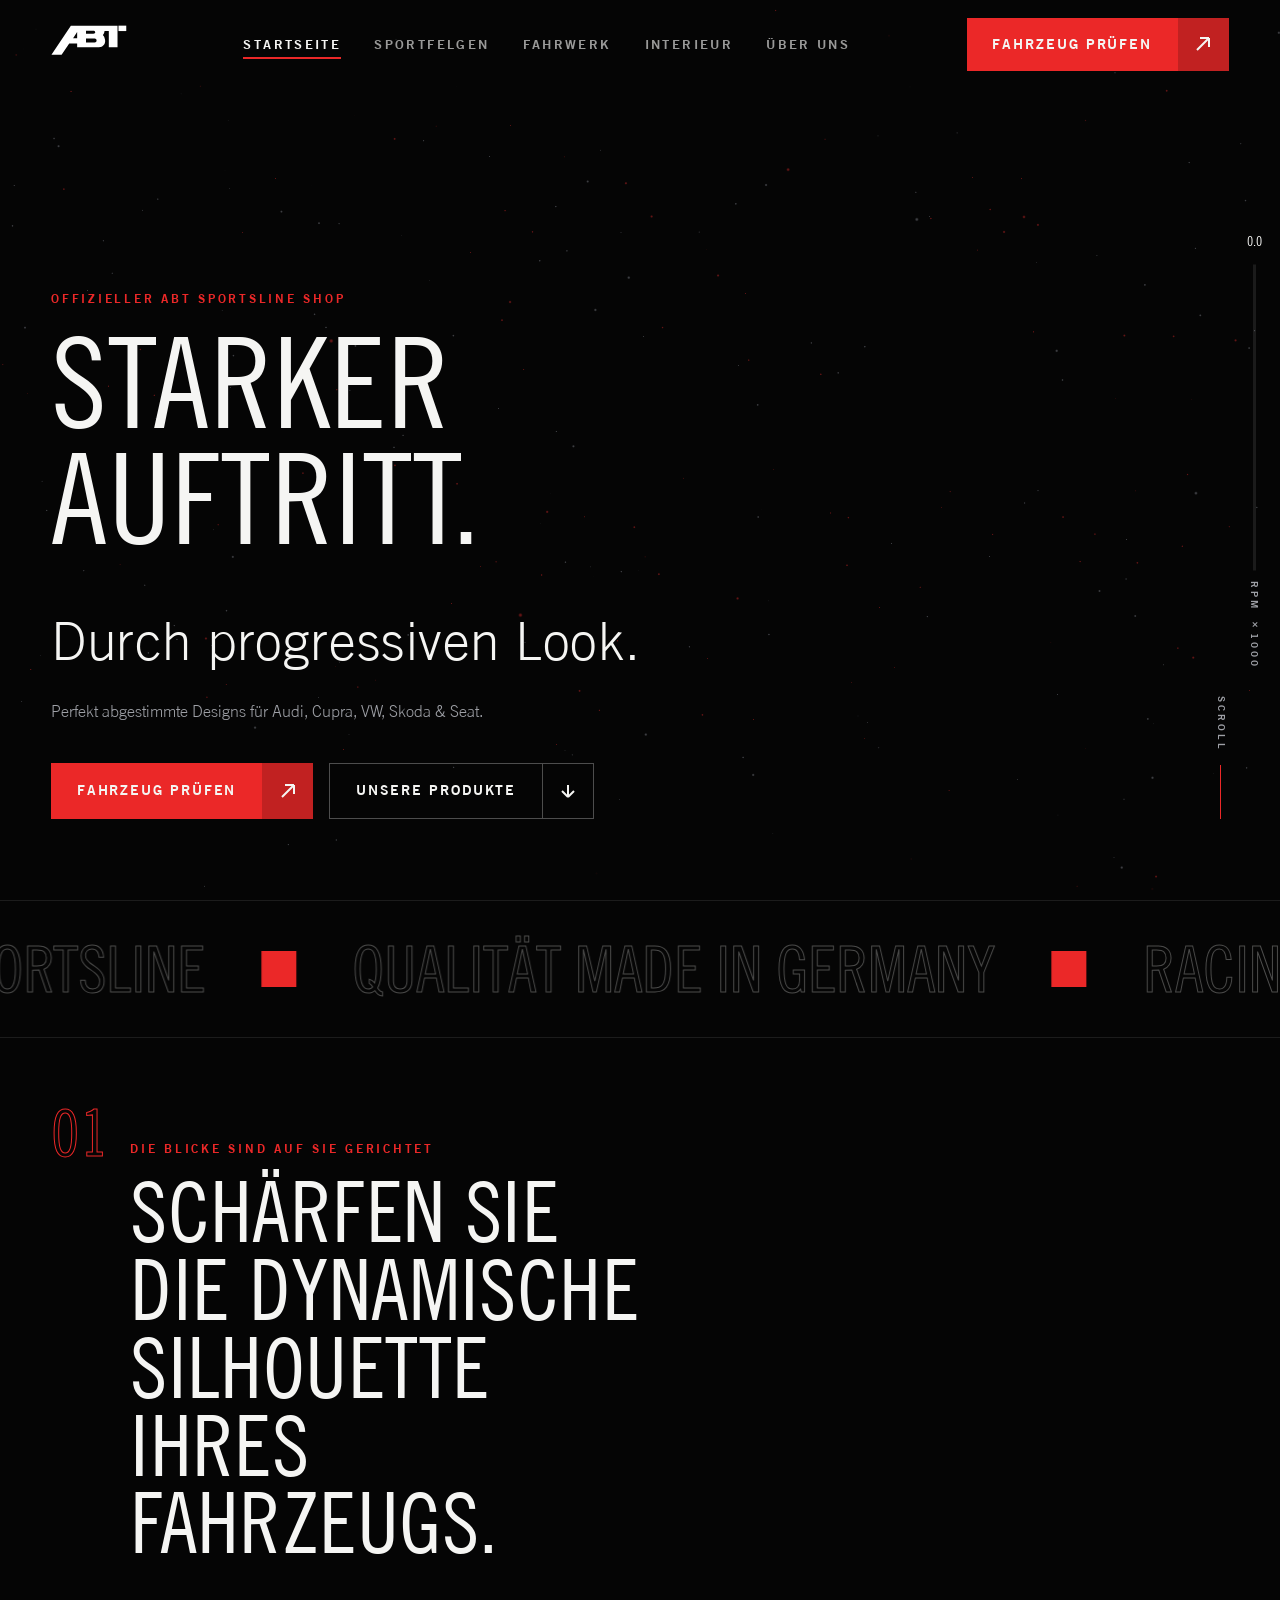
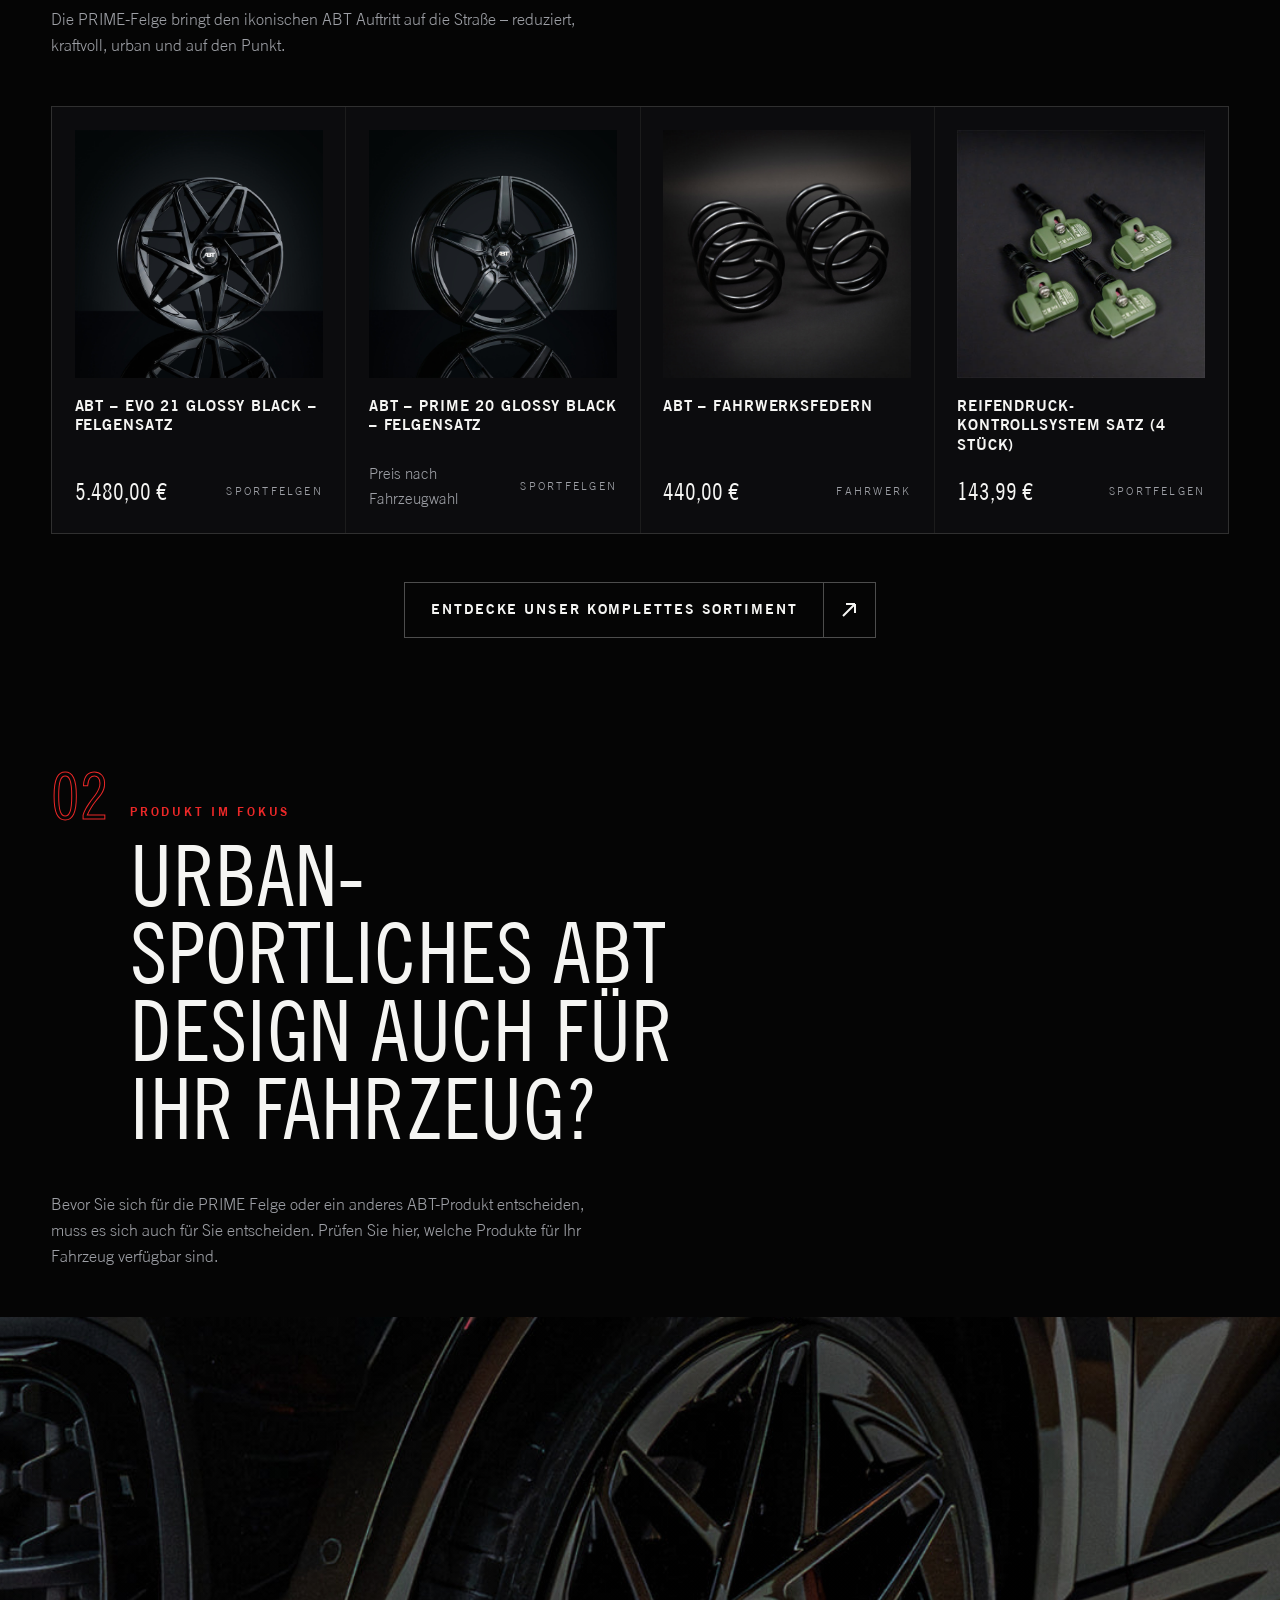
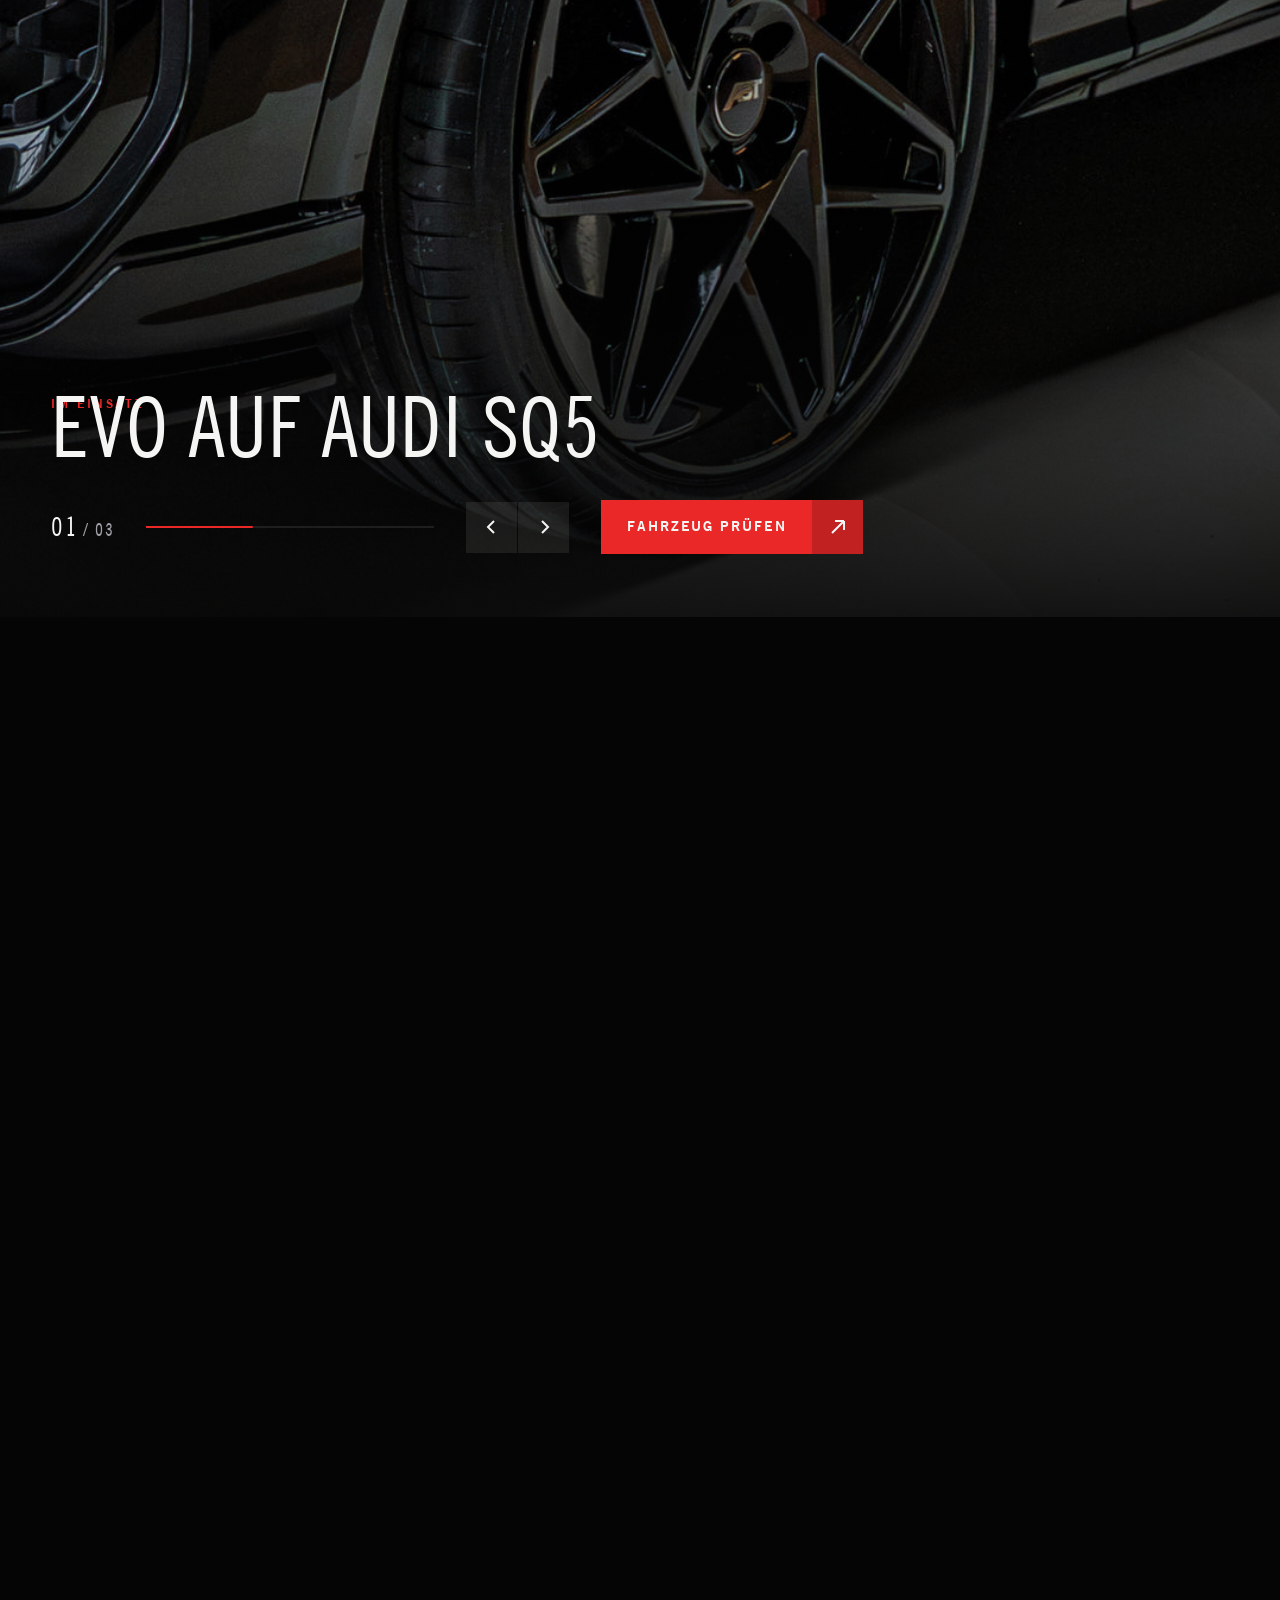
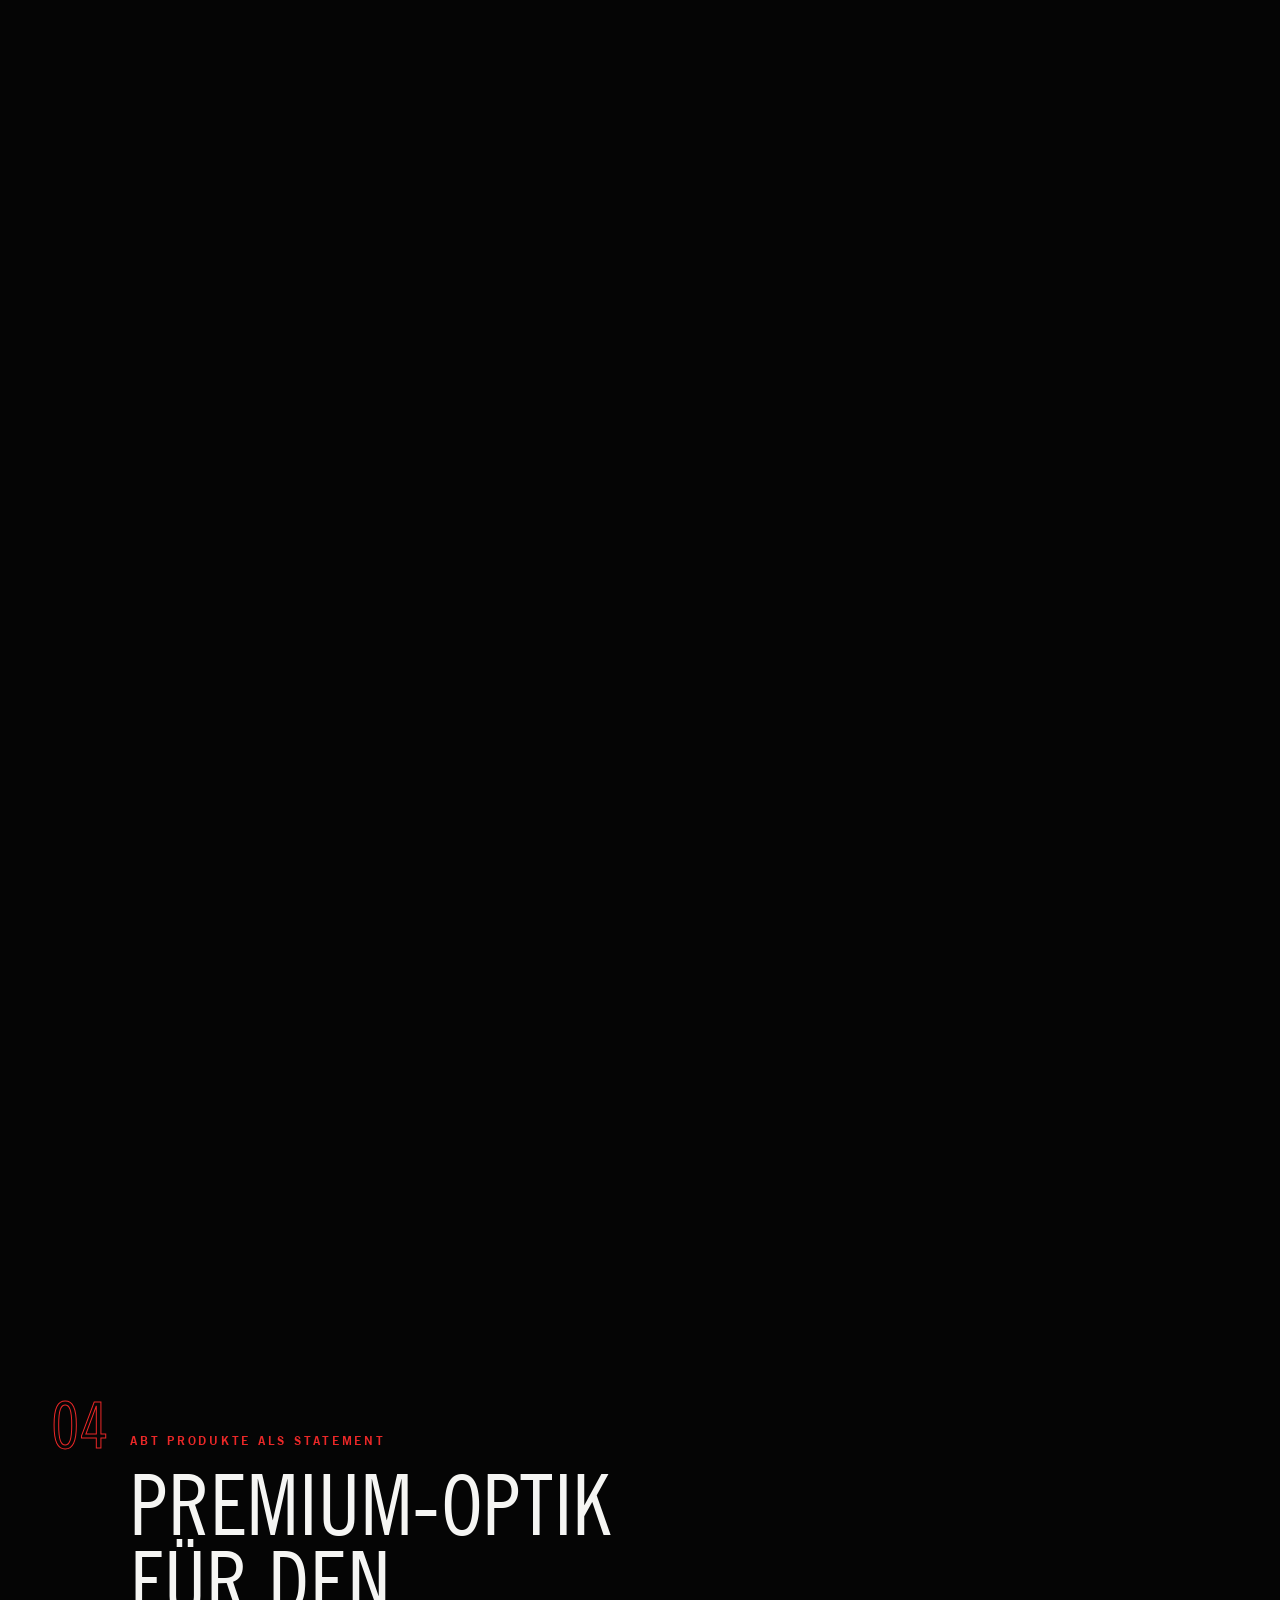
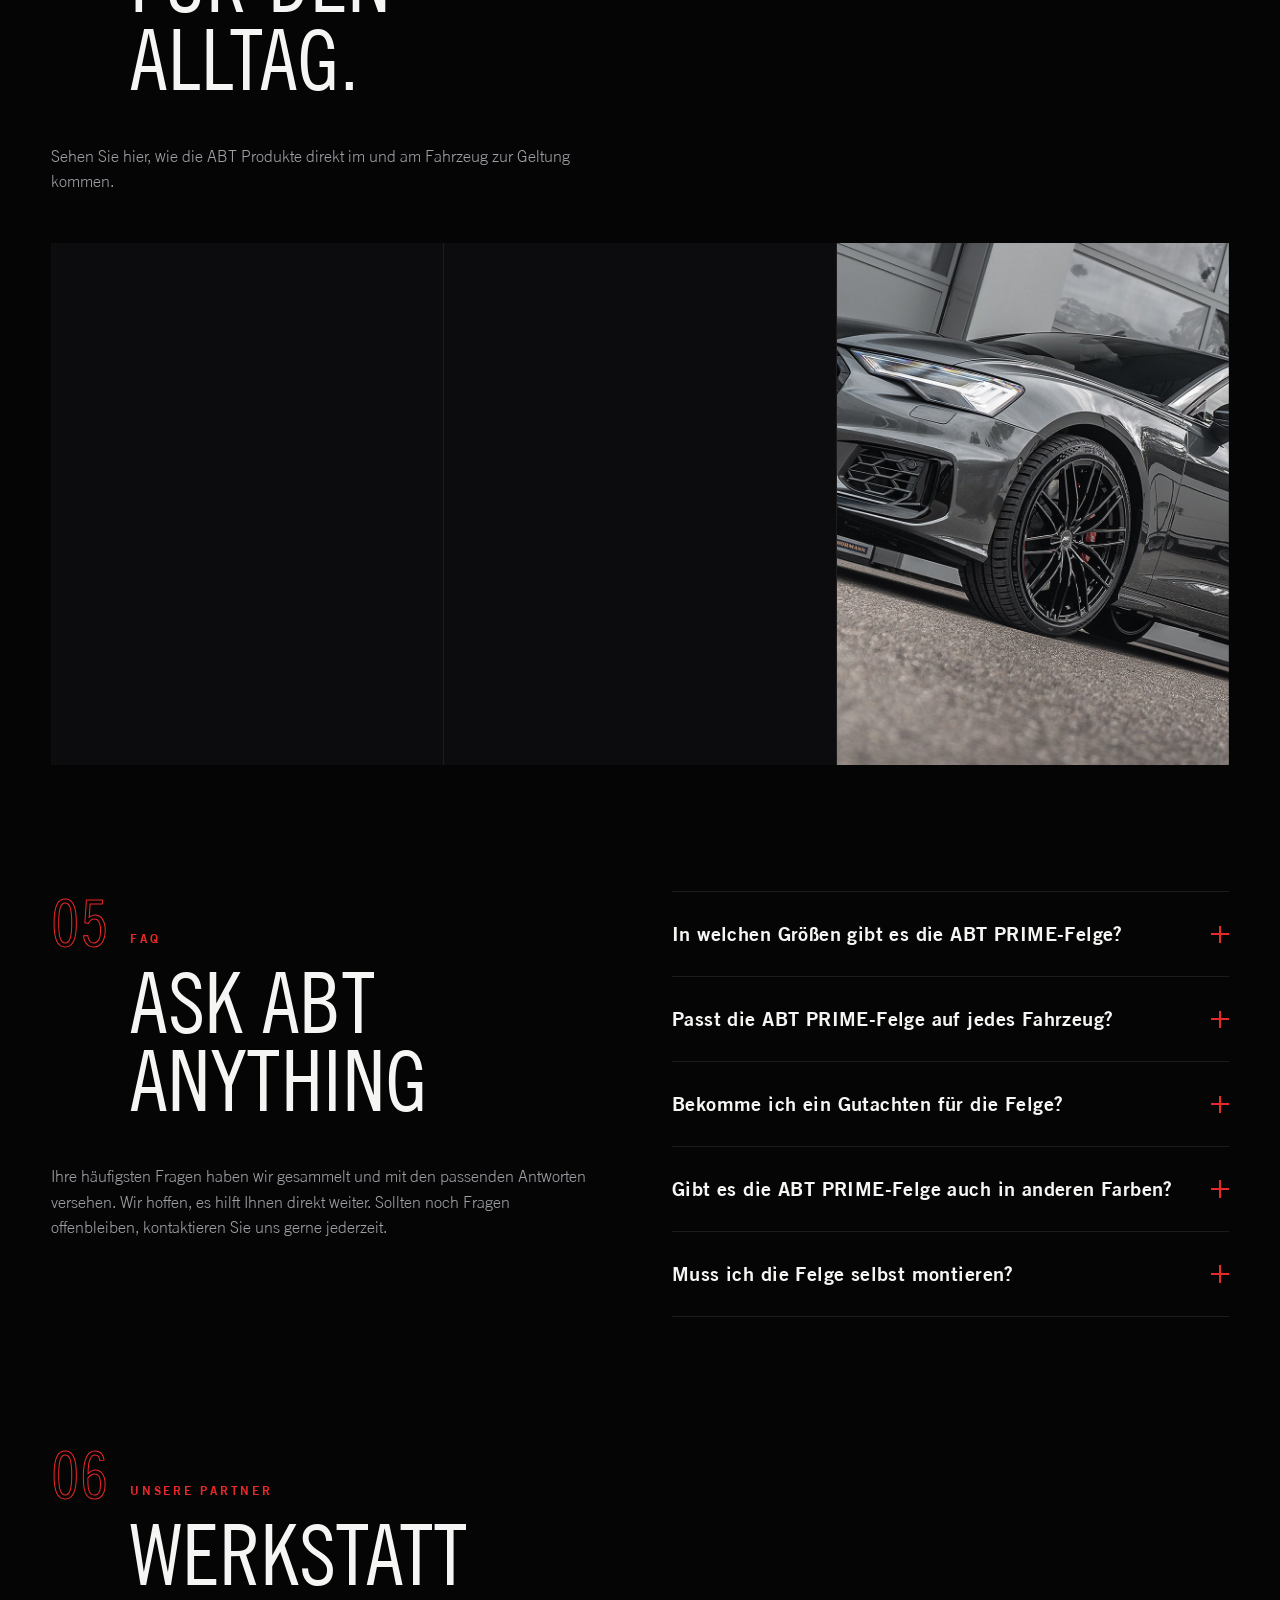
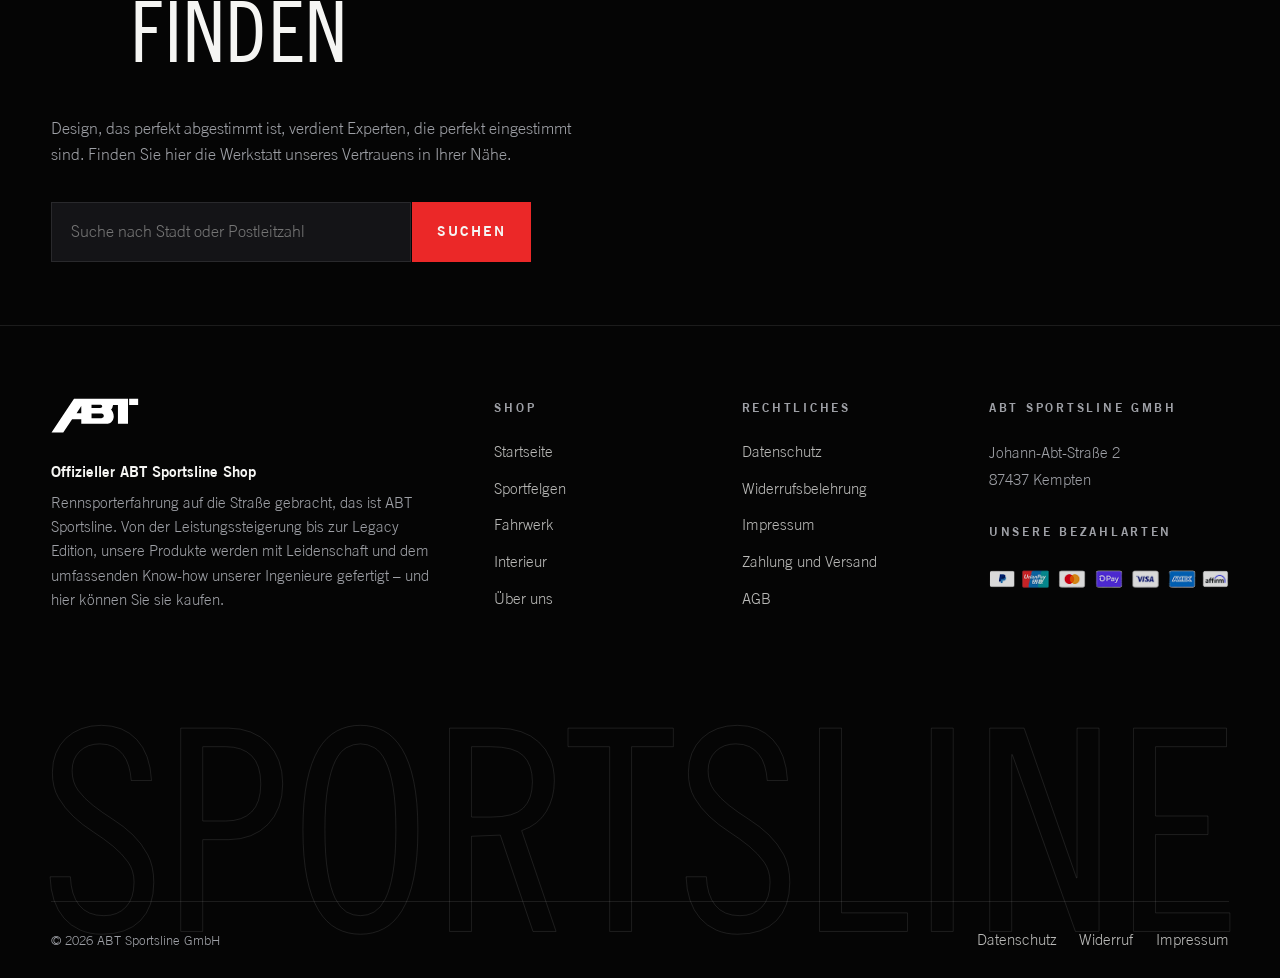
==== abt-demo/index.html @ 389cd201 "ABT Shop Pitch: Diagnose-Deck (/abt) + Demo-Seite (/abt-demo) Co-Authored-By: Claude Opus 4.8 (1M co" ====
<!DOCTYPE html>
<html lang="de">
<head>
<meta charset="UTF-8">
<meta name="viewport" content="width=device-width, initial-scale=1">
<title>ABT Shop — Offizieller ABT Sportsline Shop</title>
<meta name="description" content="Starker Auftritt durch progressiven Look. Perfekt abgestimmte Designs für Audi, Cupra, VW, Skoda & Seat.">
<link rel="stylesheet" href="css/style.css">
</head>
<body>

<!-- Preloader -->
<div class="preloader" aria-hidden="true">
  <svg viewBox="0 0 102 41" fill="none" xmlns="http://www.w3.org/2000/svg"><path d="M0.611328 40.292L26.7865 0.860352H89.7556V29.9648H77.9998V8.1814H72.2594C72.067 9.35733 71.977 9.77439 71.6715 10.6587C71.229 11.8921 70.9277 12.3311 69.9349 13.5227C71.117 14.822 71.5805 15.5526 72.1642 17.0359C72.7449 18.4302 73.0911 20.1131 73.0911 21.5378C73.0911 23.6095 72.4624 25.375 71.1128 27.0903C70.4956 27.9087 69.7465 28.5913 68.8876 29.1192C67.8174 29.7536 66.8089 29.9648 64.8745 29.9648H35.2836V24.8304H24.5896L14.2869 40.292H0.611328ZM47.2319 23.4778H58.8057C60.4534 23.4778 61.5174 22.4357 61.5174 20.8218C61.5174 19.2079 60.4231 18.1125 58.9145 18.1125H47.2319V23.4778ZM29.7932 17.7864H35.2846V9.29461L29.7932 17.7864ZM47.212 11.6715H57.182C58.8182 11.6715 59.6489 11.0068 59.6489 9.69495C59.6489 8.00057 58.0692 7.74657 57.1276 7.74657H47.2109V11.6715H47.212Z" fill="white"/><path d="M101.55 0.860352H91.0645V8.1814H101.55V0.860352Z" fill="white"/></svg>
  <div class="preloader-bar"><i></i></div>
</div>

<!-- Navigation -->
<header class="nav">
  <a class="nav-logo" href="index.html" aria-label="ABT Startseite">
    <svg viewBox="0 0 102 41" fill="none" xmlns="http://www.w3.org/2000/svg"><path d="M0.611328 40.292L26.7865 0.860352H89.7556V29.9648H77.9998V8.1814H72.2594C72.067 9.35733 71.977 9.77439 71.6715 10.6587C71.229 11.8921 70.9277 12.3311 69.9349 13.5227C71.117 14.822 71.5805 15.5526 72.1642 17.0359C72.7449 18.4302 73.0911 20.1131 73.0911 21.5378C73.0911 23.6095 72.4624 25.375 71.1128 27.0903C70.4956 27.9087 69.7465 28.5913 68.8876 29.1192C67.8174 29.7536 66.8089 29.9648 64.8745 29.9648H35.2836V24.8304H24.5896L14.2869 40.292H0.611328ZM47.2319 23.4778H58.8057C60.4534 23.4778 61.5174 22.4357 61.5174 20.8218C61.5174 19.2079 60.4231 18.1125 58.9145 18.1125H47.2319V23.4778ZM29.7932 17.7864H35.2846V9.29461L29.7932 17.7864ZM47.212 11.6715H57.182C58.8182 11.6715 59.6489 11.0068 59.6489 9.69495C59.6489 8.00057 58.0692 7.74657 57.1276 7.74657H47.2109V11.6715H47.212Z" fill="white"/><path d="M101.55 0.860352H91.0645V8.1814H101.55V0.860352Z" fill="white"/></svg>
  </a>
  <nav aria-label="Hauptnavigation">
    <ul class="nav-links">
      <li><a href="index.html" class="is-active">Startseite</a></li>
      <li><a href="produkt-evo.html">Sportfelgen</a></li>
      <li><a href="produkt-federn.html">Fahrwerk</a></li>
      <li><a href="index.html#produkte">Interieur</a></li>
      <li><a href="ueber-uns.html">Über uns</a></li>
    </ul>
  </nav>
  <div class="nav-cta">
    <a class="btn" href="index.html#fokus">
      <span class="btn-label">Fahrzeug prüfen</span>
      <span class="btn-arrow"><svg viewBox="0 0 16 16" fill="none"><path d="M2 14L14 2M14 2H5M14 2V11" stroke="currentColor" stroke-width="2"/></svg></span>
    </a>
    <button class="nav-burger" aria-label="Menü öffnen"><span></span><span></span></button>
  </div>
</header>

<div class="mobile-menu">
  <a href="index.html" class="is-active">Startseite</a>
  <a href="produkt-evo.html">Sportfelgen</a>
  <a href="produkt-federn.html">Fahrwerk</a>
  <a href="index.html#produkte">Interieur</a>
  <a href="ueber-uns.html">Über uns</a>
</div>

<!-- Redline Scroll-Indikator -->
<div class="redline" aria-hidden="true">
  <span class="redline-value">0.0</span>
  <div class="redline-track"><i class="redline-fill"></i></div>
  <span class="redline-label">RPM ×1000</span>
</div>

<main>

  <!-- Hero -->
  <section class="hero">
    <div class="hero-media">
      <video src="assets/video/hero.mp4" autoplay muted loop playsinline></video>
    </div>
    <div class="hero-webgl"></div>
    <div class="hero-content">
      <p class="t-label" data-hero-fade>Offizieller ABT Sportsline Shop</p>
      <h1 class="t-hero hero-title" data-hero-title style="margin-top: 1rem;">
        <span class="line"><span>Starker</span></span>
        <span class="line"><span>Auftritt.</span></span>
        <span class="line"><span class="hero-line-sub">Durch progressiven Look.</span></span>
      </h1>
      <p class="hero-sub" data-hero-fade>Perfekt abgestimmte Designs für Audi, Cupra, VW, Skoda &amp; Seat.</p>
      <div class="hero-actions" data-hero-fade>
        <a class="btn" href="#fokus">
          <span class="btn-label">Fahrzeug prüfen</span>
          <span class="btn-arrow"><svg viewBox="0 0 16 16" fill="none"><path d="M2 14L14 2M14 2H5M14 2V11" stroke="currentColor" stroke-width="2"/></svg></span>
        </a>
        <a class="btn btn--ghost" href="#produkte">
          <span class="btn-label">Unsere Produkte</span>
          <span class="btn-arrow"><svg viewBox="0 0 16 16" fill="none"><path d="M8 2V14M8 14L2 8M8 14L14 8" stroke="currentColor" stroke-width="2"/></svg></span>
        </a>
      </div>
    </div>
    <div class="hero-scrollhint" aria-hidden="true"><span>Scroll</span><i></i></div>
  </section>

  <!-- Marquee -->
  <div class="marquee" data-skew>
    <div class="marquee-track">
      <span>ABT Sportsline</span>
      <span>Qualität Made in Germany</span>
      <span>Racing DNA</span>
    </div>
  </div>

  <!-- 01 — Produkte -->
  <section class="section" id="produkte">
    <div class="container">
      <div class="sec-head" data-reveal>
        <span class="t-num">01</span>
        <div class="sec-head-stack">
          <p class="t-label">Die Blicke sind auf Sie gerichtet</p>
          <h2 class="t-h2" style="max-width: 14ch;">Schärfen Sie die dynamische Silhouette Ihres Fahrzeugs.</h2>
        </div>
      </div>
      <p class="t-body" data-reveal style="margin-bottom: 3rem;">Die PRIME-Felge bringt den ikonischen ABT Auftritt auf die Straße – reduziert, kraftvoll, urban und auf den Punkt.</p>

      <div class="product-grid" data-reveal>
        <a class="product-card" href="produkt-evo.html">
          <span class="product-card-arrow"><svg viewBox="0 0 16 16" fill="none"><path d="M2 14L14 2M14 2H5M14 2V11" stroke="currentColor" stroke-width="2"/></svg></span>
          <div class="product-card-img"><img src="assets/img/produkt-evo.jpg" alt="ABT EVO Felge in Glossy Black" loading="lazy"></div>
          <p class="product-card-name">ABT – EVO 21 Glossy Black – Felgensatz</p>
          <div class="product-card-meta">
            <span class="product-card-price">5.480,00&nbsp;€</span>
            <span class="product-card-cat">Sportfelgen</span>
          </div>
        </a>
        <a class="product-card" href="produkt-evo.html">
          <span class="product-card-arrow"><svg viewBox="0 0 16 16" fill="none"><path d="M2 14L14 2M14 2H5M14 2V11" stroke="currentColor" stroke-width="2"/></svg></span>
          <div class="product-card-img"><img src="assets/img/produkt-prime.jpg" alt="ABT PRIME Felge in Glossy Black" loading="lazy"></div>
          <p class="product-card-name">ABT – PRIME 20 Glossy Black – Felgensatz</p>
          <div class="product-card-meta">
            <span class="product-card-price" style="font-size:0.95rem; font-family:var(--font-body); color:var(--silver);">Preis nach Fahrzeugwahl</span>
            <span class="product-card-cat">Sportfelgen</span>
          </div>
        </a>
        <a class="product-card" href="produkt-federn.html">
          <span class="product-card-arrow"><svg viewBox="0 0 16 16" fill="none"><path d="M2 14L14 2M14 2H5M14 2V11" stroke="currentColor" stroke-width="2"/></svg></span>
          <div class="product-card-img"><img src="assets/img/produkt-federn.jpg" alt="ABT Fahrwerksfedern" loading="lazy"></div>
          <p class="product-card-name">ABT – Fahrwerksfedern</p>
          <div class="product-card-meta">
            <span class="product-card-price">440,00&nbsp;€</span>
            <span class="product-card-cat">Fahrwerk</span>
          </div>
        </a>
        <a class="product-card" href="index.html#produkte">
          <span class="product-card-arrow"><svg viewBox="0 0 16 16" fill="none"><path d="M2 14L14 2M14 2H5M14 2V11" stroke="currentColor" stroke-width="2"/></svg></span>
          <div class="product-card-img"><img src="assets/img/produkt-rdks.jpg" alt="Reifendruckkontrollsystem" loading="lazy"></div>
          <p class="product-card-name">Reifendruck-Kontrollsystem Satz (4 Stück)</p>
          <div class="product-card-meta">
            <span class="product-card-price">143,99&nbsp;€</span>
            <span class="product-card-cat">Sportfelgen</span>
          </div>
        </a>
      </div>

      <div data-reveal style="margin-top: 3rem; display:flex; justify-content:center;">
        <a class="btn btn--ghost" href="produkt-evo.html">
          <span class="btn-label">Entdecke unser komplettes Sortiment</span>
          <span class="btn-arrow"><svg viewBox="0 0 16 16" fill="none"><path d="M2 14L14 2M14 2H5M14 2V11" stroke="currentColor" stroke-width="2"/></svg></span>
        </a>
      </div>
    </div>
  </section>

  <!-- 02 — Produkt im Fokus (Slider) -->
  <section class="section" id="fokus">
    <div class="container">
      <div class="sec-head" data-reveal>
        <span class="t-num">02</span>
        <div class="sec-head-stack">
          <p class="t-label">Produkt im Fokus</p>
          <h2 class="t-h2" style="max-width: 16ch;">Urban-sportliches ABT Design auch für Ihr Fahrzeug?</h2>
        </div>
      </div>
      <p class="t-body" data-reveal style="margin-bottom: 3rem;">Bevor Sie sich für die PRIME Felge oder ein anderes ABT-Produkt entscheiden, muss es sich auch für Sie entscheiden. Prüfen Sie hier, welche Produkte für Ihr Fahrzeug verfügbar sind.</p>
    </div>

    <div class="showcase" data-showcase data-reveal-img aria-roledescription="Slider" aria-label="Produkt-Showcase">
      <div class="showcase-slide" data-title="EVO auf Audi SQ5">
        <div class="showcase-slide-media"><img src="assets/img/slider-sq5-evo.jpg" alt="ABT EVO Felge am Audi SQ5"></div>
      </div>
      <div class="showcase-slide" data-title="PRIME auf CUPRA">
        <div class="showcase-slide-media"><img src="assets/img/slider-cupra-prime.jpg" alt="ABT PRIME Felge am CUPRA"></div>
      </div>
      <div class="showcase-slide" data-title="LED-Türeinstiegsbeleuchtung">
        <div class="showcase-slide-media"><img src="assets/img/slider-tuereinstieg.jpg" alt="ABT Türeinstiegsbeleuchtung"></div>
      </div>
      <div class="showcase-ui">
        <p class="t-label showcase-eyebrow">Im Einsatz</p>
        <div class="showcase-title-wrap">
          <h3 class="t-h2 showcase-title">EVO auf Audi SQ5</h3>
        </div>
        <div class="showcase-foot">
          <span class="showcase-count"><b>01</b> / 03</span>
          <div class="showcase-progress"><i></i></div>
          <div class="showcase-arrows">
            <button data-prev aria-label="Vorheriger Slide"><svg viewBox="0 0 16 16" fill="none"><path d="M10 2L4 8L10 14" stroke="currentColor" stroke-width="2"/></svg></button>
            <button data-next aria-label="Nächster Slide"><svg viewBox="0 0 16 16" fill="none"><path d="M6 2L12 8L6 14" stroke="currentColor" stroke-width="2"/></svg></button>
          </div>
          <a class="btn" href="produkt-evo.html">
            <span class="btn-label">Fahrzeug prüfen</span>
            <span class="btn-arrow"><svg viewBox="0 0 16 16" fill="none"><path d="M2 14L14 2M14 2H5M14 2V11" stroke="currentColor" stroke-width="2"/></svg></span>
          </a>
        </div>
      </div>
    </div>
  </section>

  <!-- 03 — The ABT Mission (Cinema) -->
  <section data-cinema>
    <div class="cinema-stage">
      <div class="cinema-video"><video src="assets/video/media-3.mp4" autoplay muted loop playsinline></video></div>
      <div class="cinema-caption">
        <p class="t-label" style="margin-bottom: 1.2rem;">03 — The ABT Mission</p>
        <h2 class="t-hero">Von der Rennstrecke auf die Straße.</h2>
        <p class="t-body" style="margin: 1.6rem auto 0; text-align:center;">Ohne Kompromisse bei Performance und Design.</p>
      </div>
    </div>
  </section>

  <!-- 04 — Statement (Video-Grid) -->
  <section class="section">
    <div class="container">
      <div class="sec-head" data-reveal>
        <span class="t-num">04</span>
        <div class="sec-head-stack">
          <p class="t-label">ABT Produkte als Statement</p>
          <h2 class="t-h2" style="max-width: 13ch;">Premium-Optik für den Alltag.</h2>
        </div>
      </div>
      <p class="t-body" data-reveal style="margin-bottom: 3rem;">Sehen Sie hier, wie die ABT Produkte direkt im und am Fahrzeug zur Geltung kommen.</p>
      <div class="media-grid">
        <figure class="media-grid-item" data-reveal-img><video src="assets/video/media-1.mp4" autoplay muted loop playsinline></video></figure>
        <figure class="media-grid-item" data-reveal-img><video src="assets/video/media-2.mp4" autoplay muted loop playsinline></video></figure>
        <figure class="media-grid-item" data-reveal-img><img src="assets/img/hero-audi-s6.jpg" alt="Audi S6 mit ABT Felgen, Seitenansicht" loading="lazy" style="width:100%;height:100%;object-fit:cover;"></figure>
      </div>
    </div>
  </section>

  <!-- 05 — FAQ -->
  <section class="section">
    <div class="container">
      <div class="grid-2" style="align-items: start;">
        <div>
          <div class="sec-head" data-reveal>
            <span class="t-num">05</span>
            <div class="sec-head-stack">
              <p class="t-label">FAQ</p>
              <h2 class="t-h2">Ask ABT Anything</h2>
            </div>
          </div>
          <p class="t-body" data-reveal>Ihre häufigsten Fragen haben wir gesammelt und mit den passenden Antworten versehen. Wir hoffen, es hilft Ihnen direkt weiter. Sollten noch Fragen offenbleiben, kontaktieren Sie uns gerne jederzeit.</p>
        </div>
        <div class="faq-list" data-reveal>
          <div class="faq-item">
            <button class="faq-q">In welchen Größen gibt es die ABT PRIME-Felge?<span class="faq-icon"></span></button>
            <div class="faq-a"><div class="faq-a-inner">Zurzeit bieten wir die Größen 20 und 21 Zoll an.</div></div>
          </div>
          <div class="faq-item">
            <button class="faq-q">Passt die ABT PRIME-Felge auf jedes Fahrzeug?<span class="faq-icon"></span></button>
            <div class="faq-a"><div class="faq-a-inner">Leider nicht. Prüfen Sie am besten mit Hilfe der Fahrzeugauswahl im Shop oder in unserem Konfigurator, ob es für Ihr Fahrzeug eine ABT PRIME-Felge gibt.</div></div>
          </div>
          <div class="faq-item">
            <button class="faq-q">Bekomme ich ein Gutachten für die Felge?<span class="faq-icon"></span></button>
            <div class="faq-a"><div class="faq-a-inner">Ja. Sie können das Gutachten für Ihre Felge nach dem Kauf in Ihrem Benutzerkonto herunterladen.</div></div>
          </div>
          <div class="faq-item">
            <button class="faq-q">Gibt es die ABT PRIME-Felge auch in anderen Farben?<span class="faq-icon"></span></button>
            <div class="faq-a"><div class="faq-a-inner">Aktuell nicht. Falls Sie sich für ein anderes Design interessieren, können Sie auch auf unserer Felgenseite schauen, welche Felgen für Ihr Fahrzeug verfügbar sind.</div></div>
          </div>
          <div class="faq-item">
            <button class="faq-q">Muss ich die Felge selbst montieren?<span class="faq-icon"></span></button>
            <div class="faq-a"><div class="faq-a-inner">Nein. Sie können beim Checkout wählen, wohin wir die Felge versenden sollen. Hier stehen Ihnen diverse ABT-Partner deutschlandweit zur Verfügung. Auch direkt bei uns in Kempten ist die Montage möglich.</div></div>
          </div>
        </div>
      </div>
    </div>
  </section>

  <!-- 06 — Werkstatt finden -->
  <section class="section">
    <div class="container">
      <div class="grid-2">
        <div>
          <div class="sec-head" data-reveal>
            <span class="t-num">06</span>
            <div class="sec-head-stack">
              <p class="t-label">Unsere Partner</p>
              <h2 class="t-h2">Werkstatt finden</h2>
            </div>
          </div>
          <p class="t-body" data-reveal>Design, das perfekt abgestimmt ist, verdient Experten, die perfekt eingestimmt sind. Finden Sie hier die Werkstatt unseres Vertrauens in Ihrer Nähe.</p>
          <div data-reveal style="margin-top: 2.2rem; display: flex; gap: 1px; max-width: 30rem;">
            <input type="text" placeholder="Suche nach Stadt oder Postleitzahl" aria-label="Suche nach Stadt oder Postleitzahl" style="flex:1; background: var(--smoke); border: 1px solid var(--line); color: var(--white); padding: 1rem 1.2rem; font: inherit; min-width: 0;">
            <button class="btn" type="button" style="border:0;">
              <span class="btn-label">Suchen</span>
            </button>
          </div>
        </div>
        <figure data-reveal-img style="overflow:clip;">
          <img src="assets/img/network_map.png" alt="Weltkarte des ABT Partner-Netzwerks" loading="lazy">
        </figure>
      </div>
    </div>
  </section>

</main>

<!-- Footer -->
<footer class="footer">
  <div class="container">
    <div class="footer-grid">
      <div class="footer-brand">
        <svg viewBox="0 0 102 41" fill="none" xmlns="http://www.w3.org/2000/svg" aria-label="ABT"><path d="M0.611328 40.292L26.7865 0.860352H89.7556V29.9648H77.9998V8.1814H72.2594C72.067 9.35733 71.977 9.77439 71.6715 10.6587C71.229 11.8921 70.9277 12.3311 69.9349 13.5227C71.117 14.822 71.5805 15.5526 72.1642 17.0359C72.7449 18.4302 73.0911 20.1131 73.0911 21.5378C73.0911 23.6095 72.4624 25.375 71.1128 27.0903C70.4956 27.9087 69.7465 28.5913 68.8876 29.1192C67.8174 29.7536 66.8089 29.9648 64.8745 29.9648H35.2836V24.8304H24.5896L14.2869 40.292H0.611328ZM47.2319 23.4778H58.8057C60.4534 23.4778 61.5174 22.4357 61.5174 20.8218C61.5174 19.2079 60.4231 18.1125 58.9145 18.1125H47.2319V23.4778ZM29.7932 17.7864H35.2846V9.29461L29.7932 17.7864ZM47.212 11.6715H57.182C58.8182 11.6715 59.6489 11.0068 59.6489 9.69495C59.6489 8.00057 58.0692 7.74657 57.1276 7.74657H47.2109V11.6715H47.212Z" fill="white"/><path d="M101.55 0.860352H91.0645V8.1814H101.55V0.860352Z" fill="white"/></svg>
        <p><strong style="color: var(--white); display:block; margin-bottom:0.4rem;">Offizieller ABT Sportsline Shop</strong> Rennsporterfahrung auf die Straße gebracht, das ist ABT Sportsline. Von der Leistungssteigerung bis zur Legacy Edition, unsere Produkte werden mit Leidenschaft und dem umfassenden Know-how unserer Ingenieure gefertigt – und hier können Sie sie kaufen.</p>
      </div>
      <div>
        <h4>Shop</h4>
        <ul>
          <li><a href="index.html">Startseite</a></li>
          <li><a href="produkt-evo.html">Sportfelgen</a></li>
          <li><a href="produkt-federn.html">Fahrwerk</a></li>
          <li><a href="index.html#produkte">Interieur</a></li>
          <li><a href="ueber-uns.html">Über uns</a></li>
        </ul>
      </div>
      <div>
        <h4>Rechtliches</h4>
        <ul>
          <li><a href="#">Datenschutz</a></li>
          <li><a href="#">Widerrufsbelehrung</a></li>
          <li><a href="#">Impressum</a></li>
          <li><a href="#">Zahlung und Versand</a></li>
          <li><a href="#">AGB</a></li>
        </ul>
      </div>
      <div>
        <h4>ABT Sportsline GmbH</h4>
        <address class="footer-address">Johann-Abt-Straße 2<br>87437 Kempten</address>
        <div class="footer-payments">
          <h4 style="margin-top: 1.8rem;">Unsere Bezahlarten</h4>
          <img src="assets/img/Payment_Methods.png" alt="Bezahlarten" loading="lazy">
        </div>
      </div>
    </div>
  </div>
  <span class="footer-wordmark" aria-hidden="true">Sportsline</span>
  <div class="container">
    <div class="footer-legal">
      <span>© 2026 ABT Sportsline GmbH</span>
      <ul>
        <li><a href="#">Datenschutz</a></li>
        <li><a href="#">Widerruf</a></li>
        <li><a href="#">Impressum</a></li>
      </ul>
    </div>
  </div>
</footer>

<script src="js/vendor/gsap.min.js"></script>
<script src="js/vendor/ScrollTrigger.min.js"></script>
<script src="js/vendor/lenis.min.js"></script>
<script src="js/app.js"></script>
<script type="module" src="js/webgl.js"></script>
</body>
</html>
---- abt-demo/css/style.css ----
/* ============================================================
   ABT SPORTSLINE SHOP — Pitch-Rebuild
   Design-Direction "Redline" · Dark · TradeGothicLT · ABT Rot
   ============================================================ */

/* ---------- Fonts (Original-Assets von abt.shop) ---------- */
@font-face {
  font-family: "TradeGothicLT";
  src: url("../assets/fonts/TradeGothicLT-Light.ttf") format("truetype");
  font-weight: 300; font-style: normal; font-display: swap;
}
@font-face {
  font-family: "TradeGothicLT";
  src: url("../assets/fonts/TradeGothicLT.ttf") format("truetype");
  font-weight: 400; font-style: normal; font-display: swap;
}
@font-face {
  font-family: "TradeGothicLT";
  src: url("../assets/fonts/TradeGothicLT-Bold.ttf") format("truetype");
  font-weight: 700; font-style: normal; font-display: swap;
}
@font-face {
  font-family: "TradeGothicCond";
  src: url("../assets/fonts/TradeGothicLT-CondEighteen.ttf") format("truetype");
  font-weight: 700; font-style: normal; font-display: swap;
}

/* ---------- Tokens ---------- */
:root {
  --ink: #050505;
  --carbon: #0c0c0e;
  --smoke: #141417;
  --line: rgba(255, 255, 255, 0.09);
  --white: #f5f5f3;
  --silver: #9ea0a6;
  --red: #eb2828;
  --red-deep: #b31313;
  --red-glow: rgba(235, 40, 40, 0.45);

  --font-body: "TradeGothicLT", "Helvetica Neue", Arial, sans-serif;
  --font-cond: "TradeGothicCond", "Arial Narrow", sans-serif;

  --size-hero: clamp(3.4rem, min(11.5vw, 14svh), 10.5rem);
  --size-h2: clamp(2.6rem, 6.6vw, 6rem);
  --size-h3: clamp(1.5rem, 2.8vw, 2.4rem);
  --size-body: clamp(1rem, 1.1vw, 1.125rem);
  --size-label: 0.78rem;

  --gutter: clamp(1.25rem, 4vw, 4.5rem);
  --section-gap: clamp(6rem, 14vh, 11rem);

  --ease-out: cubic-bezier(0.22, 1, 0.36, 1);
}

/* ---------- Reset / Basis ---------- */
*, *::before, *::after { box-sizing: border-box; margin: 0; padding: 0; }
html { scroll-behavior: initial; }
html.lenis, html.lenis body { height: auto; }
.lenis.lenis-smooth { scroll-behavior: auto !important; }

body {
  background: var(--ink);
  color: var(--white);
  font-family: var(--font-body);
  font-weight: 300;
  font-size: var(--size-body);
  line-height: 1.6;
  -webkit-font-smoothing: antialiased;
  overflow-x: clip;
}
img, video { display: block; max-width: 100%; }
a { color: inherit; text-decoration: none; }
button { font: inherit; color: inherit; background: none; border: 0; cursor: pointer; }
::selection { background: var(--red); color: var(--white); }

:focus-visible { outline: 2px solid var(--red); outline-offset: 3px; }

/* ---------- Typo-Rollen ---------- */
.t-hero, .t-h2, .t-num {
  font-family: var(--font-cond);
  font-weight: 700;
  text-transform: uppercase;
  line-height: 0.92;
  letter-spacing: 0.005em;
}
.t-hero { font-size: var(--size-hero); }
.t-h2 { font-size: var(--size-h2); }
.t-h3 {
  font-family: var(--font-body); font-weight: 700;
  font-size: var(--size-h3); line-height: 1.15; letter-spacing: 0.01em;
}
.t-label {
  font-family: var(--font-body); font-weight: 700;
  font-size: var(--size-label); letter-spacing: 0.22em;
  text-transform: uppercase; color: var(--red);
}
.t-body { color: var(--silver); max-width: 34em; }
.t-outline {
  color: transparent;
  -webkit-text-stroke: 1px rgba(245, 245, 243, 0.22);
}

/* Section-Nummern — Original-Strukturmittel (01/02/…) */
.sec-head { display: flex; align-items: baseline; gap: 1.4rem; margin-bottom: clamp(2rem, 5vh, 3.5rem); }
.sec-head .t-num {
  font-size: clamp(2.4rem, 5vw, 4.4rem);
  color: transparent; -webkit-text-stroke: 1px var(--red);
  flex-shrink: 0; transform: translateY(0.04em);
}
.sec-head-stack { display: flex; flex-direction: column; gap: 0.9rem; }

/* ---------- Layout ---------- */
.container { padding-inline: var(--gutter); max-width: 110rem; margin-inline: auto; }
.section { padding-block: calc(var(--section-gap) / 2); position: relative; }
.grid-2 { display: grid; grid-template-columns: 1fr 1fr; gap: clamp(2rem, 5vw, 6rem); align-items: center; }
@media (max-width: 860px) { .grid-2 { grid-template-columns: 1fr; } }

/* ---------- Preloader ---------- */
.preloader {
  position: fixed; inset: 0; z-index: 200;
  background: var(--ink);
  display: flex; align-items: center; justify-content: center; flex-direction: column; gap: 2.2rem;
}
.preloader svg { width: clamp(90px, 12vw, 150px); height: auto; }
.preloader-bar { width: clamp(160px, 22vw, 280px); height: 2px; background: var(--line); overflow: hidden; }
.preloader-bar i { display: block; height: 100%; width: 100%; background: var(--red); transform: scaleX(0); transform-origin: left; }

/* ---------- Navigation ---------- */
.nav {
  position: fixed; top: 0; left: 0; right: 0; z-index: 100;
  display: flex; align-items: center; justify-content: space-between;
  padding: 1.1rem var(--gutter);
  transition: background 0.45s, backdrop-filter 0.45s, padding 0.45s;
}
.nav.is-solid {
  background: rgba(5, 5, 5, 0.72);
  -webkit-backdrop-filter: blur(14px); backdrop-filter: blur(14px);
  padding-block: 0.75rem;
  border-bottom: 1px solid var(--line);
}
.nav-logo svg { height: 1.9rem; width: auto; }
.nav-links { display: flex; gap: clamp(1.2rem, 2.6vw, 2.6rem); list-style: none; }
.nav-links a {
  font-weight: 700; font-size: 0.82rem; letter-spacing: 0.18em; text-transform: uppercase;
  color: rgba(245, 245, 243, 0.62);
  padding-block: 0.4rem; position: relative;
  transition: color 0.3s;
}
.nav-links a:hover { color: var(--white); }
.nav-links a.is-active { color: var(--white); }
.nav-links a::after {
  content: ""; position: absolute; left: 0; bottom: 0; height: 2px; width: 100%;
  background: var(--red); transform: scaleX(0); transform-origin: left;
  transition: transform 0.35s var(--ease-out);
}
.nav-links a:hover::after, .nav-links a.is-active::after { transform: scaleX(1); }
.nav-cta { display: flex; align-items: center; gap: 1rem; }

.nav-burger { display: none; width: 2.4rem; height: 2.4rem; position: relative; z-index: 120; }
.nav-burger span {
  position: absolute; left: 0.35rem; right: 0.35rem; height: 2px; background: var(--white);
  transition: transform 0.35s var(--ease-out), opacity 0.25s;
}
.nav-burger span:nth-child(1) { top: 0.85rem; }
.nav-burger span:nth-child(2) { top: 1.45rem; }
.nav-burger.is-open span:nth-child(1) { transform: translateY(0.3rem) rotate(45deg); }
.nav-burger.is-open span:nth-child(2) { transform: translateY(-0.3rem) rotate(-45deg); }

.mobile-menu {
  position: fixed; inset: 0; z-index: 110; background: var(--ink);
  display: flex; flex-direction: column; justify-content: center; padding: var(--gutter);
  visibility: hidden;
}
.mobile-menu a {
  font-family: var(--font-cond); font-weight: 700; text-transform: uppercase;
  font-size: clamp(2.6rem, 11vw, 4.4rem); line-height: 1.08;
  color: var(--white); display: block;
}
.mobile-menu a.is-active { color: var(--red); }

@media (max-width: 860px) {
  .nav-links, .nav-cta .btn { display: none; }
  .nav-burger { display: block; }
}

/* ---------- Buttons (Original: roter Block + Pfeil-Box) ---------- */
.btn {
  display: inline-flex; align-items: stretch;
  font-weight: 700; font-size: 0.85rem; letter-spacing: 0.14em; text-transform: uppercase;
  background: var(--red); color: var(--white);
  overflow: hidden; position: relative; isolation: isolate;
}
.btn-label { padding: 1rem 1.6rem; position: relative; z-index: 2; display: flex; align-items: center; }
.btn-arrow {
  display: flex; align-items: center; justify-content: center;
  width: 3.2rem; background: rgba(0, 0, 0, 0.18); position: relative; z-index: 2;
}
.btn-arrow svg { width: 1rem; height: 1rem; transition: transform 0.35s var(--ease-out); }
.btn::before {
  content: ""; position: absolute; inset: 0; z-index: 1;
  background: var(--red-deep); transform: scaleX(0); transform-origin: left;
  transition: transform 0.45s var(--ease-out);
}
.btn:hover::before { transform: scaleX(1); }
.btn:hover .btn-arrow svg { transform: translate(3px, -3px); }

.btn--ghost { background: transparent; border: 1px solid rgba(245, 245, 243, 0.3); }
.btn--ghost .btn-arrow { background: transparent; border-left: 1px solid rgba(245, 245, 243, 0.3); }
.btn--ghost::before { background: var(--red); }
.btn--ghost:hover { border-color: var(--red); }
.btn--ghost:hover .btn-arrow { border-color: var(--red); }

/* ---------- Redline-Indikator (Signature) ---------- */
.redline {
  position: fixed; right: 1.1rem; top: 50%; transform: translateY(-50%);
  z-index: 90; display: flex; flex-direction: column; align-items: center; gap: 0.7rem;
  pointer-events: none;
}
.redline-track { width: 3px; height: 34vh; background: var(--line); position: relative; overflow: hidden; }
.redline-fill {
  position: absolute; inset: 0; background: linear-gradient(to bottom, #6a6a70, var(--red));
  transform: scaleY(0); transform-origin: top;
}
.redline-label {
  writing-mode: vertical-rl; font-size: 0.6rem; font-weight: 700;
  letter-spacing: 0.3em; text-transform: uppercase; color: var(--silver);
}
.redline-value { font-family: var(--font-cond); font-size: 0.85rem; color: var(--white); min-height: 1.2em; }
.redline.is-max .redline-value { color: var(--red); text-shadow: 0 0 12px var(--red-glow); }
@media (max-width: 860px) { .redline { display: none; } }

/* ---------- Hero ---------- */
.hero { position: relative; min-height: 100svh; display: flex; align-items: flex-end; overflow: clip; }
.hero-media { position: absolute; inset: 0; z-index: 1; }
.hero-media video, .hero-media img { width: 100%; height: 100%; object-fit: cover; }
.hero-media::after {
  content: ""; position: absolute; inset: 0;
  background: linear-gradient(to top, rgba(5,5,5,0.92) 0%, rgba(5,5,5,0.25) 45%, rgba(5,5,5,0.35) 100%);
}
.hero-webgl { position: absolute; inset: 0; z-index: 2; pointer-events: none; }
.hero-content { position: relative; z-index: 3; width: 100%; padding: 7.5rem var(--gutter) clamp(3rem, 9vh, 6rem); }
.hero-title { max-width: 12ch; }
.hero-line-sub {
  font-family: var(--font-body); font-weight: 300;
  font-size: 0.42em; letter-spacing: 0.01em; text-transform: none;
  line-height: 1.25; color: var(--white);
}
.hero-title .line { display: block; overflow: hidden; }
.hero-title .line > span { display: inline-block; }
.hero-sub { margin-top: 1.6rem; color: var(--silver); max-width: 34em; }
.hero-actions { margin-top: 2.4rem; display: flex; gap: 1rem; flex-wrap: wrap; }
.hero-scrollhint {
  position: absolute; right: var(--gutter); bottom: clamp(3rem, 9vh, 6rem); z-index: 3;
  display: flex; flex-direction: column; align-items: center; gap: 0.8rem;
}
.hero-scrollhint span {
  writing-mode: vertical-rl; font-size: 0.62rem; font-weight: 700;
  letter-spacing: 0.3em; text-transform: uppercase; color: var(--silver);
}
.hero-scrollhint i { width: 1px; height: 3.4rem; background: var(--red); display: block; animation: scrollpulse 2s var(--ease-out) infinite; transform-origin: top; }
@keyframes scrollpulse { 0% { transform: scaleY(0); } 45% { transform: scaleY(1); } 100% { transform: scaleY(1); opacity: 0; } }
@media (max-width: 860px) { .hero-scrollhint { display: none; } }

/* ---------- Marquee ---------- */
.marquee { overflow: clip; padding-block: clamp(1.6rem, 4vh, 3rem); border-block: 1px solid var(--line); }
.marquee-track { display: flex; gap: 3.5rem; width: max-content; will-change: transform; }
.marquee-track span {
  font-family: var(--font-cond); font-weight: 700; text-transform: uppercase;
  font-size: clamp(2rem, 5vw, 4rem); line-height: 1; white-space: nowrap;
  color: transparent; -webkit-text-stroke: 1px rgba(245,245,243,0.3);
  display: flex; align-items: center; gap: 3.5rem;
}
.marquee-track span::after { content: ""; width: 0.55em; height: 0.55em; background: var(--red); flex-shrink: 0; }

/* ---------- Produkt-Cards ---------- */
.product-grid { display: grid; grid-template-columns: repeat(4, 1fr); gap: 1px; background: var(--line); border: 1px solid var(--line); }
@media (max-width: 1100px) { .product-grid { grid-template-columns: repeat(2, 1fr); } }
@media (max-width: 560px) { .product-grid { grid-template-columns: 1fr; } }
.product-card { background: var(--carbon); padding: 1.4rem; display: flex; flex-direction: column; gap: 1.1rem; position: relative; overflow: clip; transition: background 0.4s; }
.product-card:hover { background: var(--smoke); }
.product-card-img { aspect-ratio: 1; overflow: clip; background: var(--smoke); }
.product-card-img img { width: 100%; height: 100%; object-fit: cover; transition: transform 0.7s var(--ease-out); }
.product-card:hover .product-card-img img { transform: scale(1.06); }
.product-card-name { font-weight: 700; font-size: 0.92rem; letter-spacing: 0.06em; text-transform: uppercase; line-height: 1.35; min-height: 2.6em; }
.product-card-meta { display: flex; align-items: center; justify-content: space-between; margin-top: auto; }
.product-card-price { font-family: var(--font-cond); font-size: 1.5rem; color: var(--white); }
.product-card-cat { font-size: 0.7rem; letter-spacing: 0.2em; text-transform: uppercase; color: var(--silver); }
.product-card-arrow {
  position: absolute; top: 1.4rem; right: 1.4rem; width: 2.2rem; height: 2.2rem;
  display: flex; align-items: center; justify-content: center;
  background: var(--red); opacity: 0; transform: translate(-6px, 6px);
  transition: opacity 0.35s, transform 0.35s var(--ease-out); z-index: 2;
}
.product-card-arrow svg { width: 0.9rem; height: 0.9rem; }
.product-card:hover .product-card-arrow { opacity: 1; transform: translate(0, 0); }

/* ---------- Showcase-Slider ---------- */
.showcase { position: relative; height: 100svh; min-height: 620px; overflow: clip; cursor: grab; }
.showcase.is-dragging { cursor: grabbing; }
.showcase-slide { position: absolute; inset: 0; visibility: hidden; }
.showcase-slide.is-active { visibility: visible; }
.showcase-slide-media { position: absolute; inset: 0; overflow: clip; }
.showcase-slide-media img { width: 100%; height: 100%; object-fit: cover; will-change: transform; }
.showcase-slide-media::after {
  content: ""; position: absolute; inset: 0;
  background: linear-gradient(to top, rgba(5,5,5,0.88) 0%, rgba(5,5,5,0.12) 55%);
}
.showcase-ui {
  position: absolute; inset: 0; z-index: 5; pointer-events: none;
  display: flex; flex-direction: column; justify-content: flex-end;
  padding: 0 var(--gutter) clamp(2.5rem, 7vh, 5rem);
}
.showcase-eyebrow { margin-bottom: 1rem; }
.showcase-title-wrap { position: relative; min-height: 2.2em; }
.showcase-title { position: absolute; left: 0; bottom: 0; margin: 0; }
.showcase-title .word { display: inline-block; overflow: hidden; vertical-align: bottom; }
.showcase-title .word > span { display: inline-block; }
.showcase-foot { display: flex; align-items: center; gap: 2rem; margin-top: 2.2rem; pointer-events: auto; flex-wrap: wrap; }
.showcase-count { font-family: var(--font-cond); font-size: 1.1rem; letter-spacing: 0.08em; color: var(--silver); }
.showcase-count b { color: var(--white); font-size: 1.6rem; }
.showcase-progress { flex: 1 1 8rem; max-width: 18rem; height: 2px; background: var(--line); position: relative; }
.showcase-progress i { position: absolute; inset: 0; background: var(--red); transform: scaleX(0); transform-origin: left; }
.showcase-arrows { display: flex; gap: 1px; }
.showcase-arrows button {
  width: 3.2rem; height: 3.2rem; display: flex; align-items: center; justify-content: center;
  background: rgba(245,245,243,0.08); transition: background 0.3s;
}
.showcase-arrows button:hover { background: var(--red); }
.showcase-arrows svg { width: 1rem; height: 1rem; }

/* ---------- Cinema (Mission, pinned Video-Story) ---------- */
.cinema { position: relative; }
.cinema-stage { position: relative; height: 100svh; overflow: clip; display: flex; align-items: center; justify-content: center; }
.cinema-video {
  position: absolute; inset: 0;
}
.cinema-video video { width: 100%; height: 100%; object-fit: cover; }
.cinema-video::after { content: ""; position: absolute; inset: 0; background: rgba(5,5,5,0.42); }
.cinema-caption { position: relative; z-index: 3; text-align: center; padding-inline: var(--gutter); }
.cinema-caption .t-hero { max-width: 10ch; margin-inline: auto; }

/* ---------- Video-Grid (Statement) ---------- */
.media-grid { display: grid; grid-template-columns: repeat(3, 1fr); gap: 1px; background: var(--line); }
@media (max-width: 860px) { .media-grid { grid-template-columns: 1fr; } }
.media-grid-item { position: relative; aspect-ratio: 3 / 4; overflow: clip; background: var(--carbon); }
.media-grid-item video { width: 100%; height: 100%; object-fit: cover; transition: transform 0.8s var(--ease-out); }
.media-grid-item:hover video { transform: scale(1.04); }

/* ---------- FAQ ---------- */
.faq-list { border-top: 1px solid var(--line); }
.faq-item { border-bottom: 1px solid var(--line); }
.faq-q {
  width: 100%; display: flex; align-items: center; justify-content: space-between; gap: 2rem;
  padding: 1.6rem 0; text-align: left;
  font-weight: 700; font-size: clamp(1.05rem, 1.6vw, 1.3rem); letter-spacing: 0.02em;
  transition: color 0.3s;
}
.faq-q:hover { color: var(--red); }
.faq-icon { position: relative; width: 1.1rem; height: 1.1rem; flex-shrink: 0; }
.faq-icon::before, .faq-icon::after {
  content: ""; position: absolute; background: var(--red); transition: transform 0.35s var(--ease-out);
}
.faq-icon::before { left: 0; right: 0; top: calc(50% - 1px); height: 2px; }
.faq-icon::after { top: 0; bottom: 0; left: calc(50% - 1px); width: 2px; }
.faq-item.is-open .faq-icon::after { transform: scaleY(0); }
.faq-a { overflow: hidden; height: 0; }
.faq-a-inner { padding: 0 0 1.8rem; color: var(--silver); max-width: 60ch; }

/* ---------- PDP ---------- */
.pdp-hero { position: relative; min-height: 100svh; display: flex; align-items: center; overflow: clip; padding-top: 6rem; }
.pdp-hero-bg {
  position: absolute; inset: 0; z-index: 1;
  display: flex; align-items: center; justify-content: center; overflow: clip;
}
.pdp-hero-bg span {
  font-family: var(--font-cond); font-weight: 700; text-transform: uppercase;
  font-size: clamp(8rem, 26vw, 26rem); line-height: 1; white-space: nowrap;
  color: transparent; -webkit-text-stroke: 1px rgba(245,245,243,0.07);
}
.pdp-hero-inner { position: relative; z-index: 3; width: 100%; }
.pdp-hero-img { position: relative; }
.pdp-hero-img img { width: min(100%, 34rem); margin-inline: auto; filter: drop-shadow(0 40px 80px rgba(0,0,0,0.65)); }
.pdp-hero-img::after {
  content: ""; position: absolute; left: 50%; bottom: -8%; transform: translateX(-50%);
  width: 60%; height: 10%; background: radial-gradient(ellipse, rgba(235,40,40,0.22), transparent 70%);
}
.pdp-price-row { display: flex; align-items: baseline; gap: 1.4rem; margin-top: 2rem; flex-wrap: wrap; }
.pdp-price { font-family: var(--font-cond); font-size: clamp(2.2rem, 4vw, 3.4rem); }
.pdp-price-note { color: var(--silver); font-size: 0.85rem; }
.pdp-usp { display: flex; gap: 2rem; margin-top: 1.6rem; flex-wrap: wrap; }
.pdp-usp li { list-style: none; display: flex; align-items: center; gap: 0.6rem; color: var(--silver); font-size: 0.88rem; }
.pdp-usp li::before { content: ""; width: 0.5rem; height: 0.5rem; background: var(--red); flex-shrink: 0; }

/* Design-Story (pinned Kapitel) */
.story { position: relative; }
.story-stage { height: 100svh; overflow: clip; position: relative; display: flex; align-items: flex-end; }
.story-media { position: absolute; inset: 0; }
.story-media img { position: absolute; inset: 0; width: 100%; height: 100%; object-fit: cover; opacity: 0; }
.story-media img:first-child { opacity: 1; }
.story-media::after {
  content: ""; position: absolute; inset: 0;
  background: linear-gradient(to top, rgba(5,5,5,0.9), rgba(5,5,5,0.08) 55%);
}
.story-caption { position: relative; z-index: 3; padding: 0 var(--gutter) clamp(3rem, 8vh, 5rem); width: 100%; }
.story-step { position: absolute; left: var(--gutter); right: var(--gutter); bottom: clamp(3rem, 8vh, 5rem); opacity: 0; visibility: hidden; }
.story-step .t-h3 { max-width: 22ch; margin-block: 0.8rem 0.6rem; }
.story-step .t-body { max-width: 52ch; }
.story-index {
  position: absolute; top: clamp(6rem, 14vh, 9rem); right: var(--gutter); z-index: 3;
  font-family: var(--font-cond); font-size: clamp(3rem, 7vw, 6rem);
  color: transparent; -webkit-text-stroke: 1px var(--red);
}

/* TÜV-Siegel (weißes Logo auf dunklem Grund) */
.tuev-badge {
  display: flex; flex-direction: column; align-items: flex-start; gap: 1.1rem;
  width: fit-content;
}
.tuev-badge img { width: clamp(10rem, 14vw, 13rem); display: block; }
.tuev-badge span {
  font-size: 0.68rem; font-weight: 700; letter-spacing: 0.16em; text-transform: uppercase;
  color: var(--silver);
}

/* Spec-Tabelle */
.spec-table { width: 100%; border-collapse: collapse; }
.spec-table tr { border-bottom: 1px solid var(--line); }
.spec-table td { padding: 1.1rem 0; vertical-align: top; }
.spec-table td:first-child { color: var(--silver); font-size: 0.85rem; letter-spacing: 0.14em; text-transform: uppercase; font-weight: 700; width: 38%; }
.spec-table td:last-child { font-size: 1.05rem; }
.spec-value-big { font-family: var(--font-cond); font-size: clamp(1.8rem, 3vw, 2.6rem); line-height: 1; }

/* Empfehlungen / Related */
.related { border-top: 1px solid var(--line); }

/* ---------- Über uns ---------- */
.brands { position: relative; }
.brands-track { display: flex; height: 100svh; width: max-content; }
.brands-panel { position: relative; width: clamp(320px, 66vw, 900px); height: 100%; overflow: clip; flex-shrink: 0; }
.brands-panel img { width: 100%; height: 100%; object-fit: cover; }
.brands-panel::after { content: ""; position: absolute; inset: 0; background: linear-gradient(to top, rgba(5,5,5,0.75), transparent 50%); }
.brands-panel h3 {
  position: absolute; left: 2rem; bottom: 1.8rem; z-index: 2;
  font-family: var(--font-cond); font-size: clamp(1.8rem, 3.4vw, 3rem); text-transform: uppercase;
}
.brands-panel .t-label { position: absolute; left: 2rem; bottom: calc(1.8rem + clamp(2.4rem, 4vw, 3.6rem)); z-index: 2; }

.words-reveal { max-width: 22ch; }
.words-reveal .w { opacity: 0.13; display: inline-block; }

.owners-grid { display: grid; grid-template-columns: repeat(3, 1fr); gap: clamp(1.5rem, 3vw, 3rem); }
@media (max-width: 860px) { .owners-grid { grid-template-columns: 1fr; } }
.owner-card { display: flex; flex-direction: column; gap: 1.2rem; }
.owner-card-img { aspect-ratio: 3 / 4; overflow: clip; background: var(--carbon); }
.owner-card-img img { width: 100%; height: 100%; object-fit: cover; filter: grayscale(1) contrast(1.05); transition: filter 0.6s; }
.owner-card:hover .owner-card-img img { filter: grayscale(0); }
.owner-card h3 { font-family: var(--font-cond); font-size: 1.7rem; text-transform: uppercase; }
.owner-card .pos { color: var(--red); font-size: 0.8rem; font-weight: 700; letter-spacing: 0.18em; text-transform: uppercase; margin-top: 0.3rem; }
.owner-card p { color: var(--silver); font-size: 0.92rem; white-space: pre-line; margin-top: 0.6rem; }

.network { position: relative; overflow: clip; }
.network-map { position: relative; }
.network-map img { width: 100%; opacity: 0.85; }
.network-stat { text-align: center; margin-bottom: 3rem; }
.network-stat .big {
  font-family: var(--font-cond); font-size: clamp(4.5rem, 13vw, 12rem); line-height: 1;
  color: var(--white);
}
.network-stat .big em { color: var(--red); font-style: normal; }

/* ---------- Bild-Kacheln (Perfektion) ---------- */
.detail-grid { display: grid; grid-template-columns: repeat(12, 1fr); gap: clamp(1rem, 2vw, 2rem); }
.detail-grid figure { overflow: clip; position: relative; }
.detail-grid img { width: 100%; height: 100%; object-fit: cover; transition: transform 0.8s var(--ease-out); }
.detail-grid figure:hover img { transform: scale(1.05); }
.dg-a { grid-column: 1 / 8; aspect-ratio: 16 / 10; }
.dg-b { grid-column: 8 / 13; aspect-ratio: 4 / 5; }
.dg-c { grid-column: 1 / 6; aspect-ratio: 4 / 5; margin-top: -14%; }
.dg-d { grid-column: 6 / 13; aspect-ratio: 16 / 10; }
@media (max-width: 860px) {
  .dg-a, .dg-b, .dg-c, .dg-d { grid-column: 1 / -1; margin-top: 0; aspect-ratio: 16 / 11; }
}

/* ---------- Footer ---------- */
.footer { border-top: 1px solid var(--line); padding-top: clamp(3.5rem, 8vh, 6rem); position: relative; overflow: clip; }
.footer-grid { display: grid; grid-template-columns: 2fr 1fr 1fr 1.2fr; gap: clamp(2rem, 4vw, 4rem); padding-bottom: 4rem; }
@media (max-width: 1000px) { .footer-grid { grid-template-columns: 1fr 1fr; } }
@media (max-width: 560px) { .footer-grid { grid-template-columns: 1fr; } }
.footer h4 { font-size: 0.78rem; letter-spacing: 0.22em; text-transform: uppercase; color: var(--silver); margin-bottom: 1.3rem; font-weight: 700; }
.footer ul { list-style: none; display: flex; flex-direction: column; gap: 0.7rem; }
.footer ul a { color: rgba(245,245,243,0.75); transition: color 0.3s; font-size: 0.95rem; }
.footer ul a:hover { color: var(--red); }
.footer-brand p { color: var(--silver); max-width: 30em; margin-top: 1.2rem; font-size: 0.95rem; }
.footer-brand svg { height: 2.2rem; width: auto; }
.footer-address { color: var(--silver); font-style: normal; line-height: 1.8; font-size: 0.95rem; }
.footer-payments img { max-width: 240px; margin-top: 1rem; opacity: 0.85; }
.footer-legal {
  display: flex; align-items: center; justify-content: space-between; gap: 2rem; flex-wrap: wrap;
  border-top: 1px solid var(--line); padding-block: 1.6rem;
  font-size: 0.8rem; color: var(--silver);
}
.footer-legal ul { display: flex; flex-direction: row; flex-wrap: wrap; gap: 1.4rem; }
.footer-wordmark {
  display: block; text-align: center;
  font-family: var(--font-cond); font-weight: 700; text-transform: uppercase; line-height: 0.8;
  font-size: clamp(6rem, 22vw, 22rem);
  color: transparent; -webkit-text-stroke: 1px rgba(245,245,243,0.1);
  transform: translateY(0.14em);
  user-select: none; pointer-events: none;
}

/* ---------- Reveal-Utilities (JS-gesteuert) ---------- */
.reveal, .reveal-img { will-change: transform, opacity; }
html.no-motion .reveal, html.no-motion .reveal-img { opacity: 1 !important; transform: none !important; clip-path: none !important; }

/* ---------- Reduced Motion ---------- */
@media (prefers-reduced-motion: reduce) {
  *, *::before, *::after { animation-duration: 0.01ms !important; animation-iteration-count: 1 !important; transition-duration: 0.01ms !important; }
}
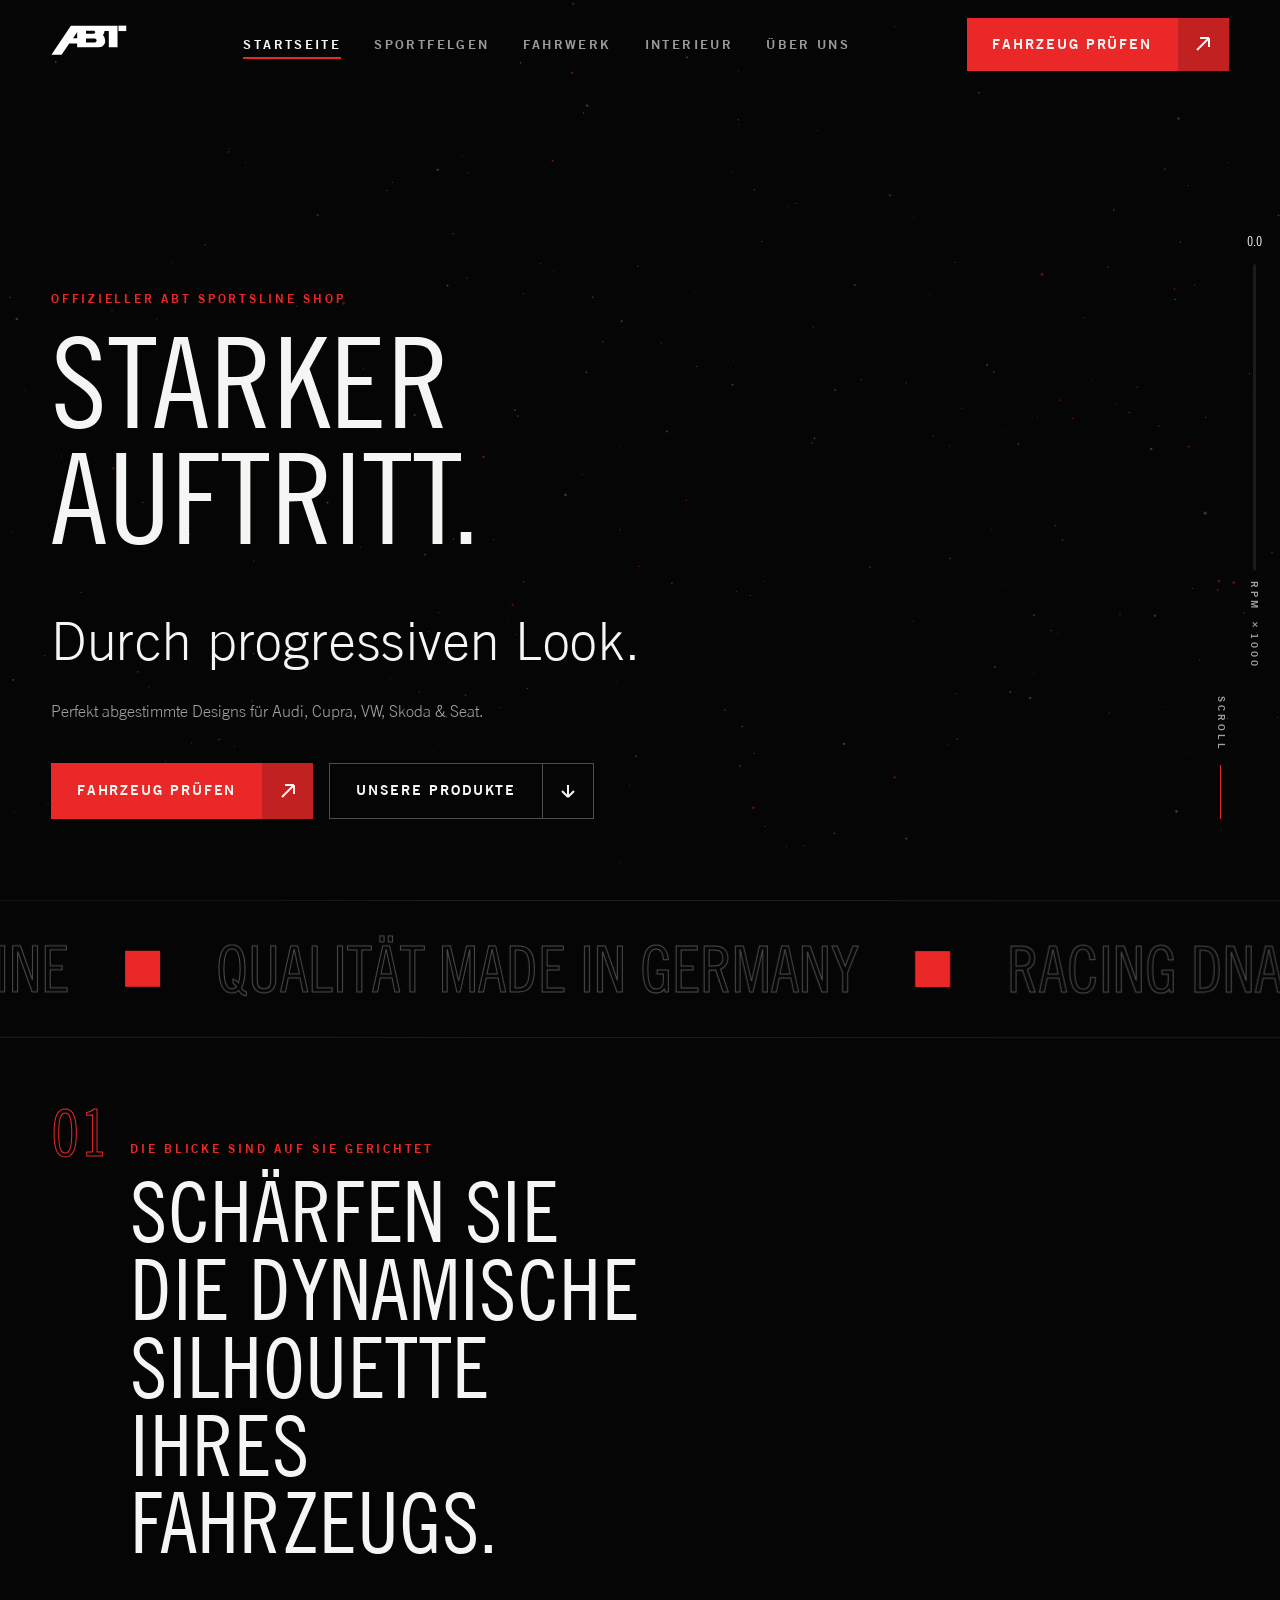
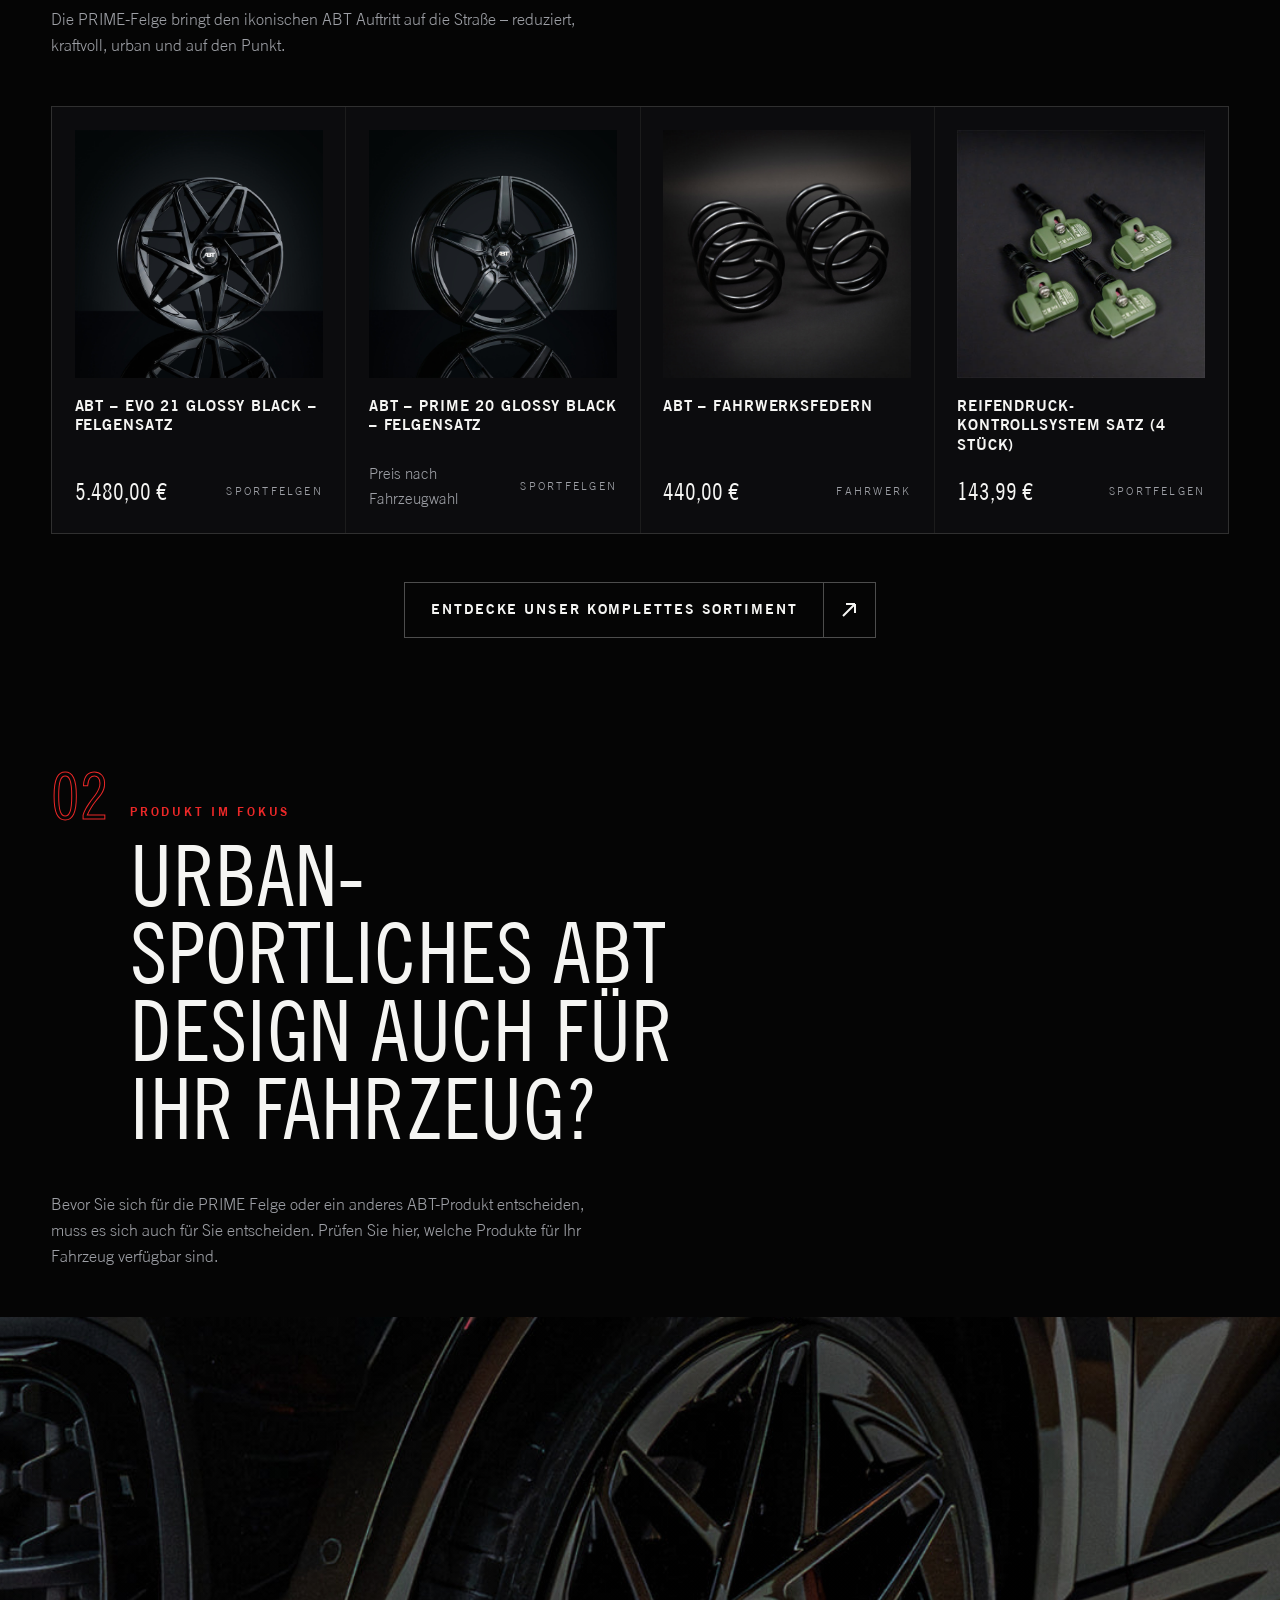
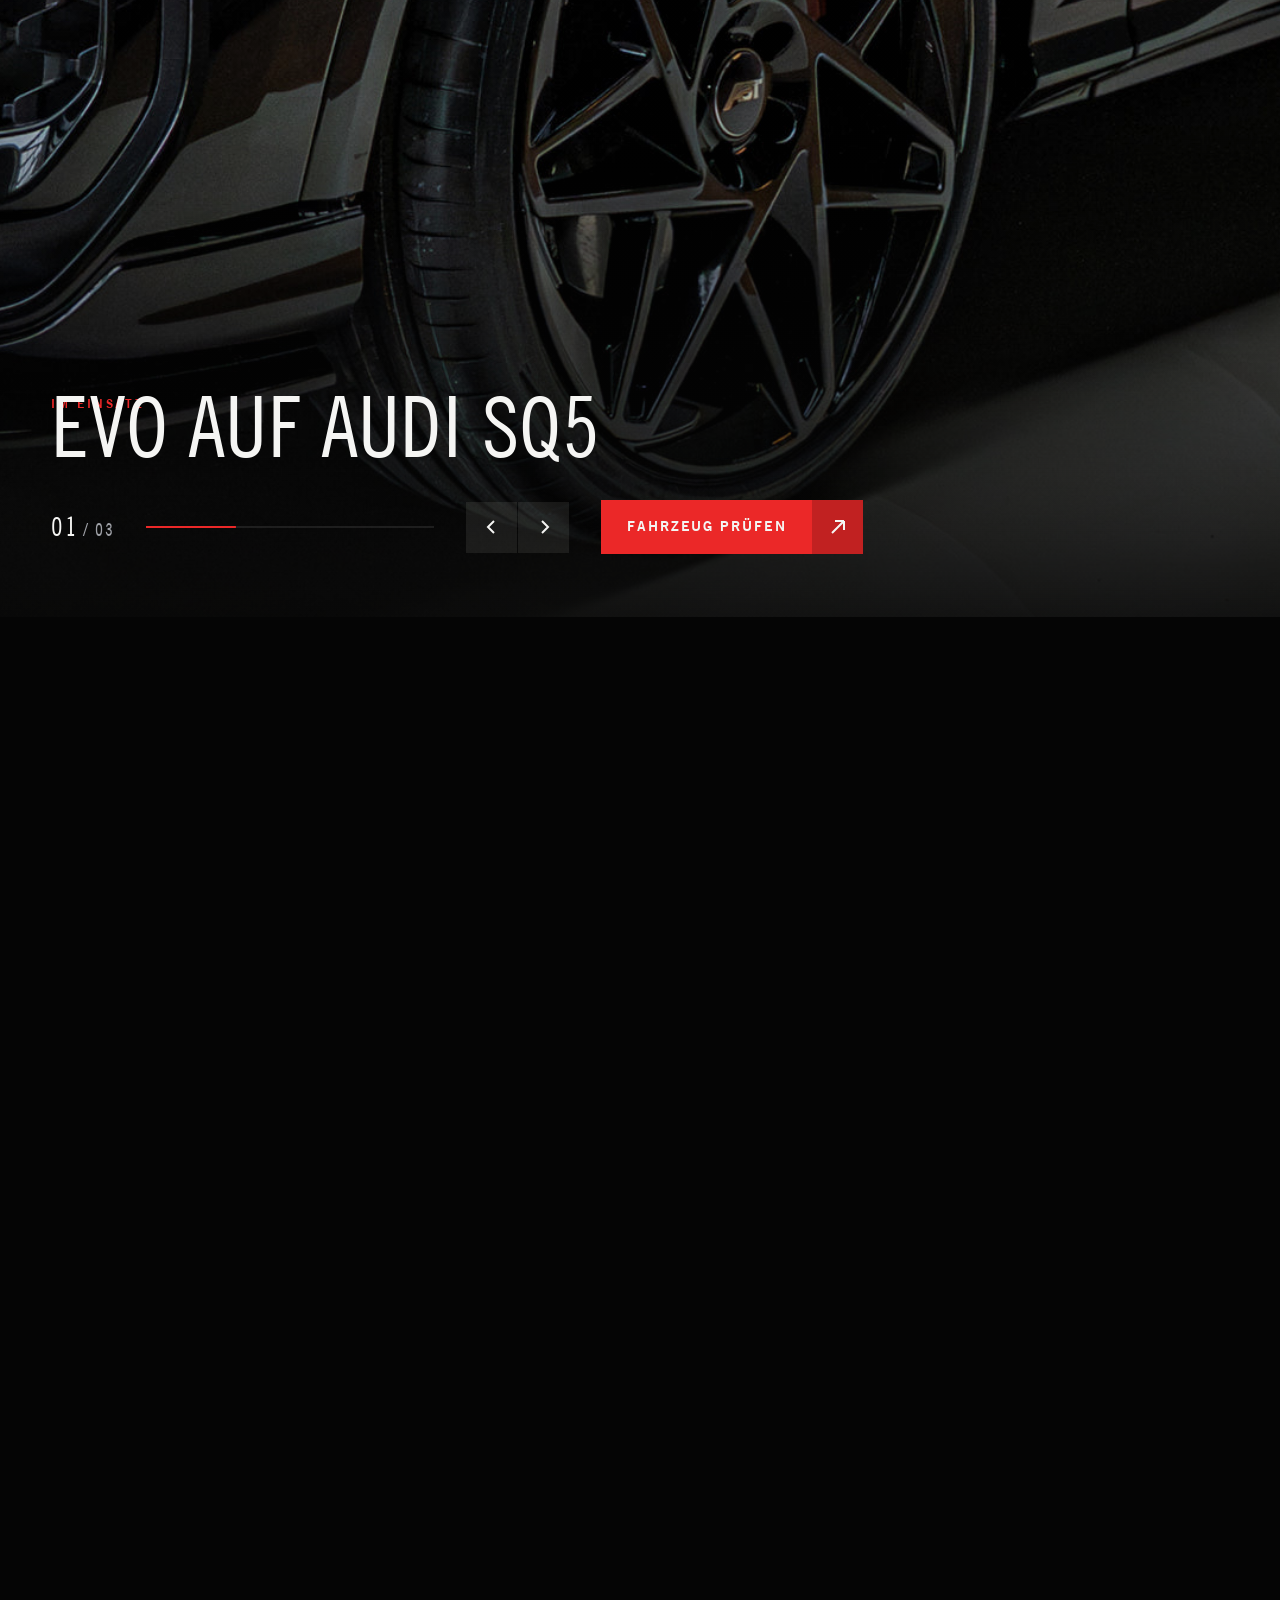
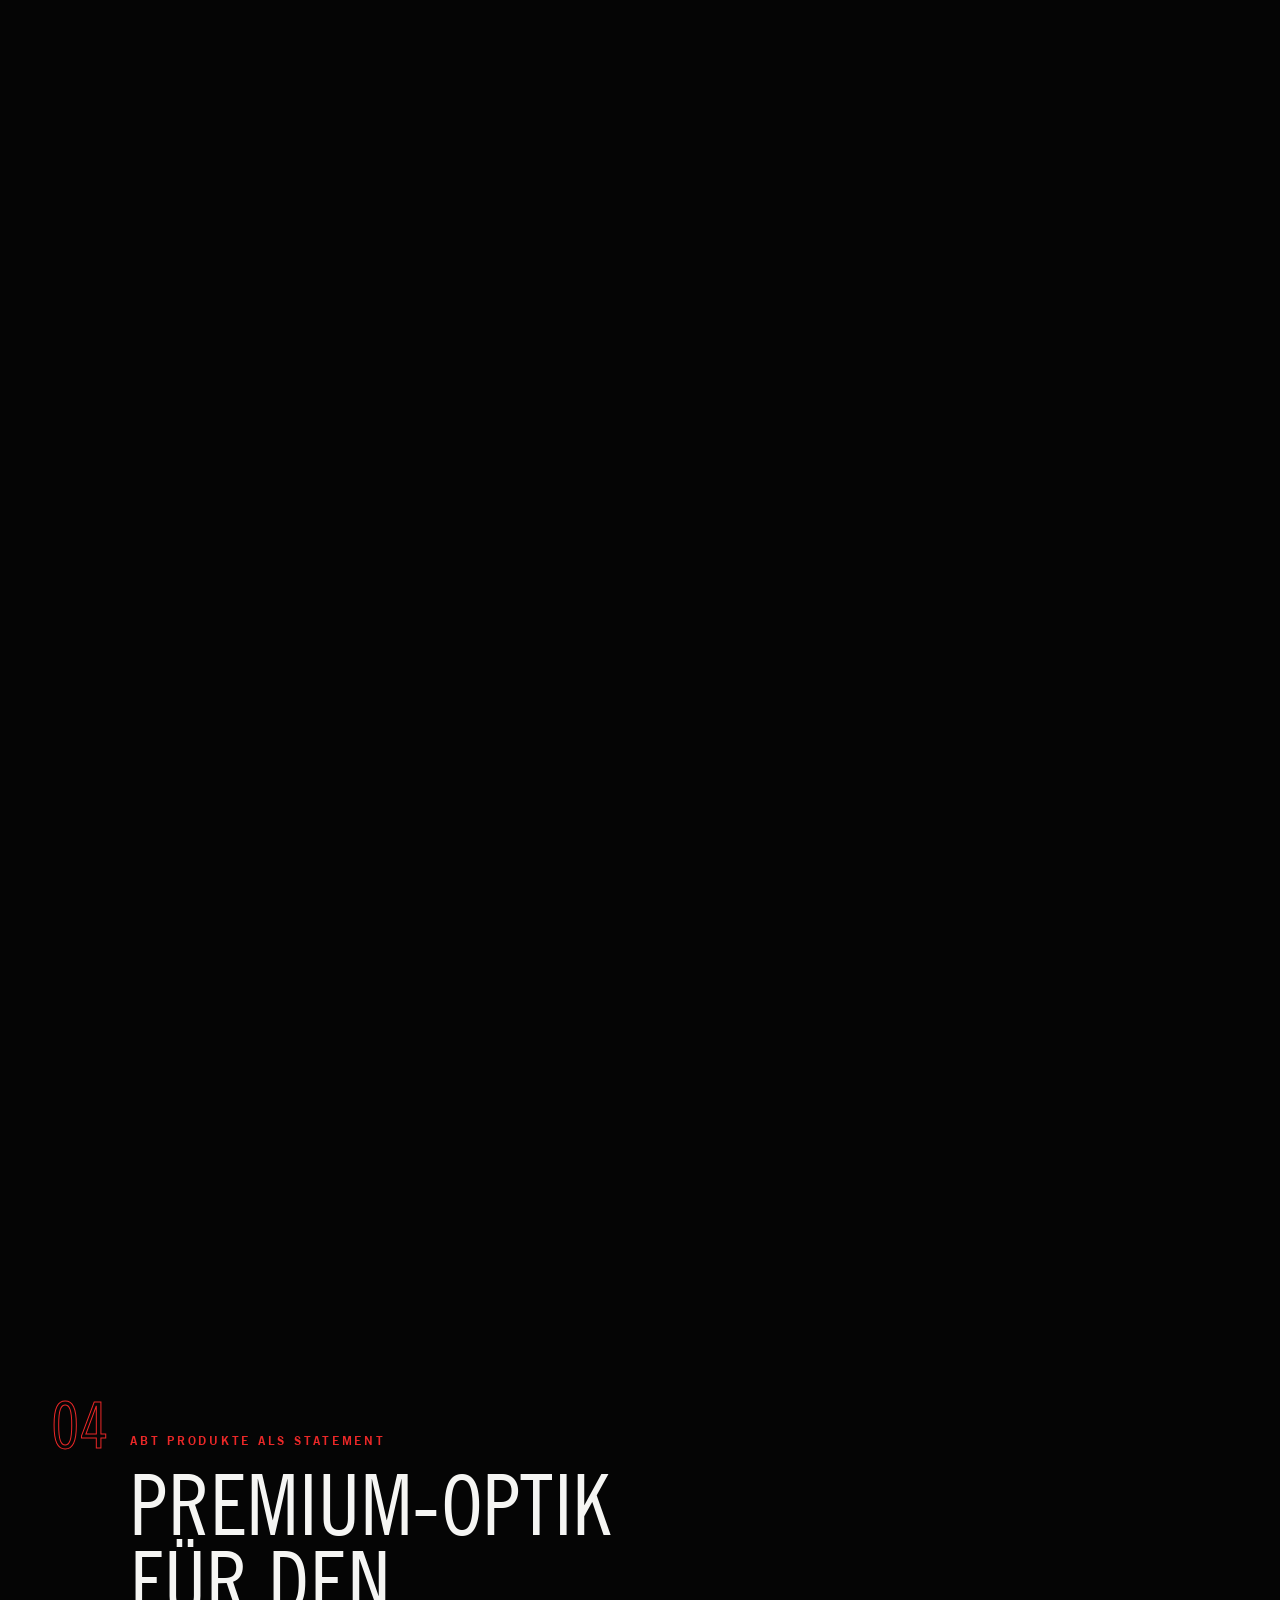
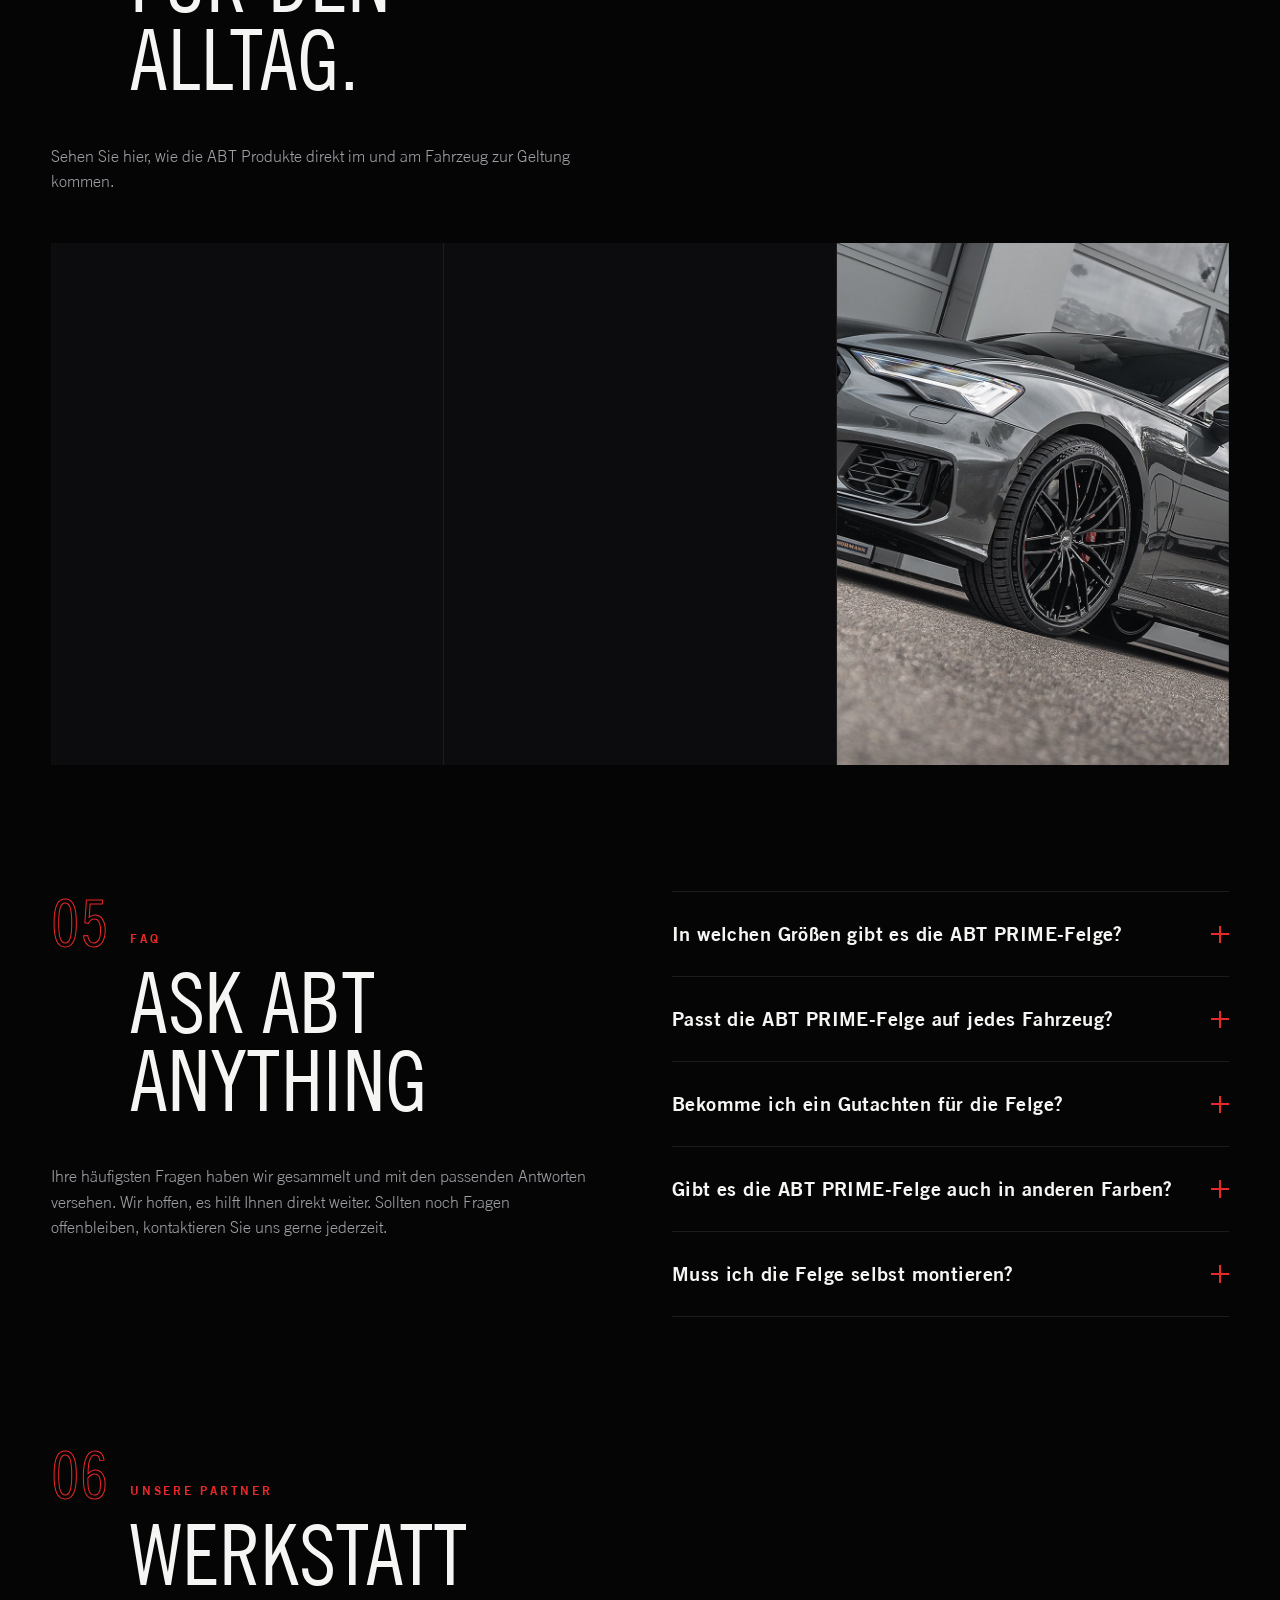
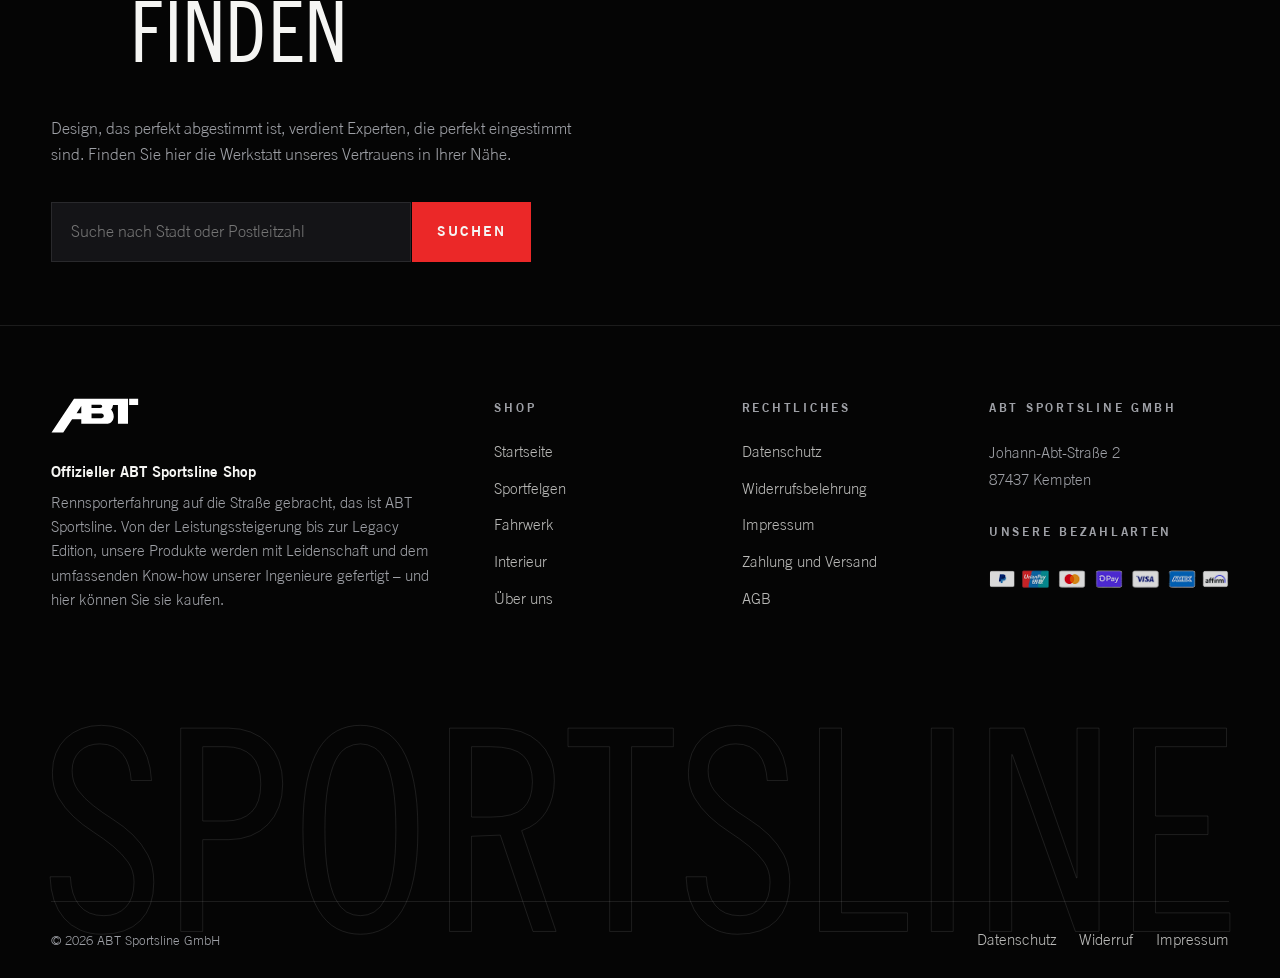
==== commit 38303221: "ABT Demo: Videos auf R2 ausgelagert (Repo -94MB, schnelleres Laden) Co-Authored-By: Claude Opus 4.8 " ====
--- a/abt-demo/index.html
+++ b/abt-demo/index.html
@@ -58,7 +58,7 @@
   <!-- Hero -->
   <section class="hero">
     <div class="hero-media">
-      <video src="assets/video/hero.mp4" autoplay muted loop playsinline></video>
+      <video src="https://pub-4e8524ea958144bf9110f9c76f5e0d6c.r2.dev/abt-demo/video/hero.mp4" autoplay muted loop playsinline></video>
     </div>
     <div class="hero-webgl"></div>
     <div class="hero-content">
@@ -199,7 +199,7 @@
   <!-- 03 — The ABT Mission (Cinema) -->
   <section data-cinema>
     <div class="cinema-stage">
-      <div class="cinema-video"><video src="assets/video/media-3.mp4" autoplay muted loop playsinline></video></div>
+      <div class="cinema-video"><video src="https://pub-4e8524ea958144bf9110f9c76f5e0d6c.r2.dev/abt-demo/video/media-3.mp4" autoplay muted loop playsinline></video></div>
       <div class="cinema-caption">
         <p class="t-label" style="margin-bottom: 1.2rem;">03 — The ABT Mission</p>
         <h2 class="t-hero">Von der Rennstrecke auf die Straße.</h2>
@@ -220,8 +220,8 @@
       </div>
       <p class="t-body" data-reveal style="margin-bottom: 3rem;">Sehen Sie hier, wie die ABT Produkte direkt im und am Fahrzeug zur Geltung kommen.</p>
       <div class="media-grid">
-        <figure class="media-grid-item" data-reveal-img><video src="assets/video/media-1.mp4" autoplay muted loop playsinline></video></figure>
-        <figure class="media-grid-item" data-reveal-img><video src="assets/video/media-2.mp4" autoplay muted loop playsinline></video></figure>
+        <figure class="media-grid-item" data-reveal-img><video src="https://pub-4e8524ea958144bf9110f9c76f5e0d6c.r2.dev/abt-demo/video/media-1.mp4" autoplay muted loop playsinline></video></figure>
+        <figure class="media-grid-item" data-reveal-img><video src="https://pub-4e8524ea958144bf9110f9c76f5e0d6c.r2.dev/abt-demo/video/media-2.mp4" autoplay muted loop playsinline></video></figure>
         <figure class="media-grid-item" data-reveal-img><img src="assets/img/hero-audi-s6.jpg" alt="Audi S6 mit ABT Felgen, Seitenansicht" loading="lazy" style="width:100%;height:100%;object-fit:cover;"></figure>
       </div>
     </div>
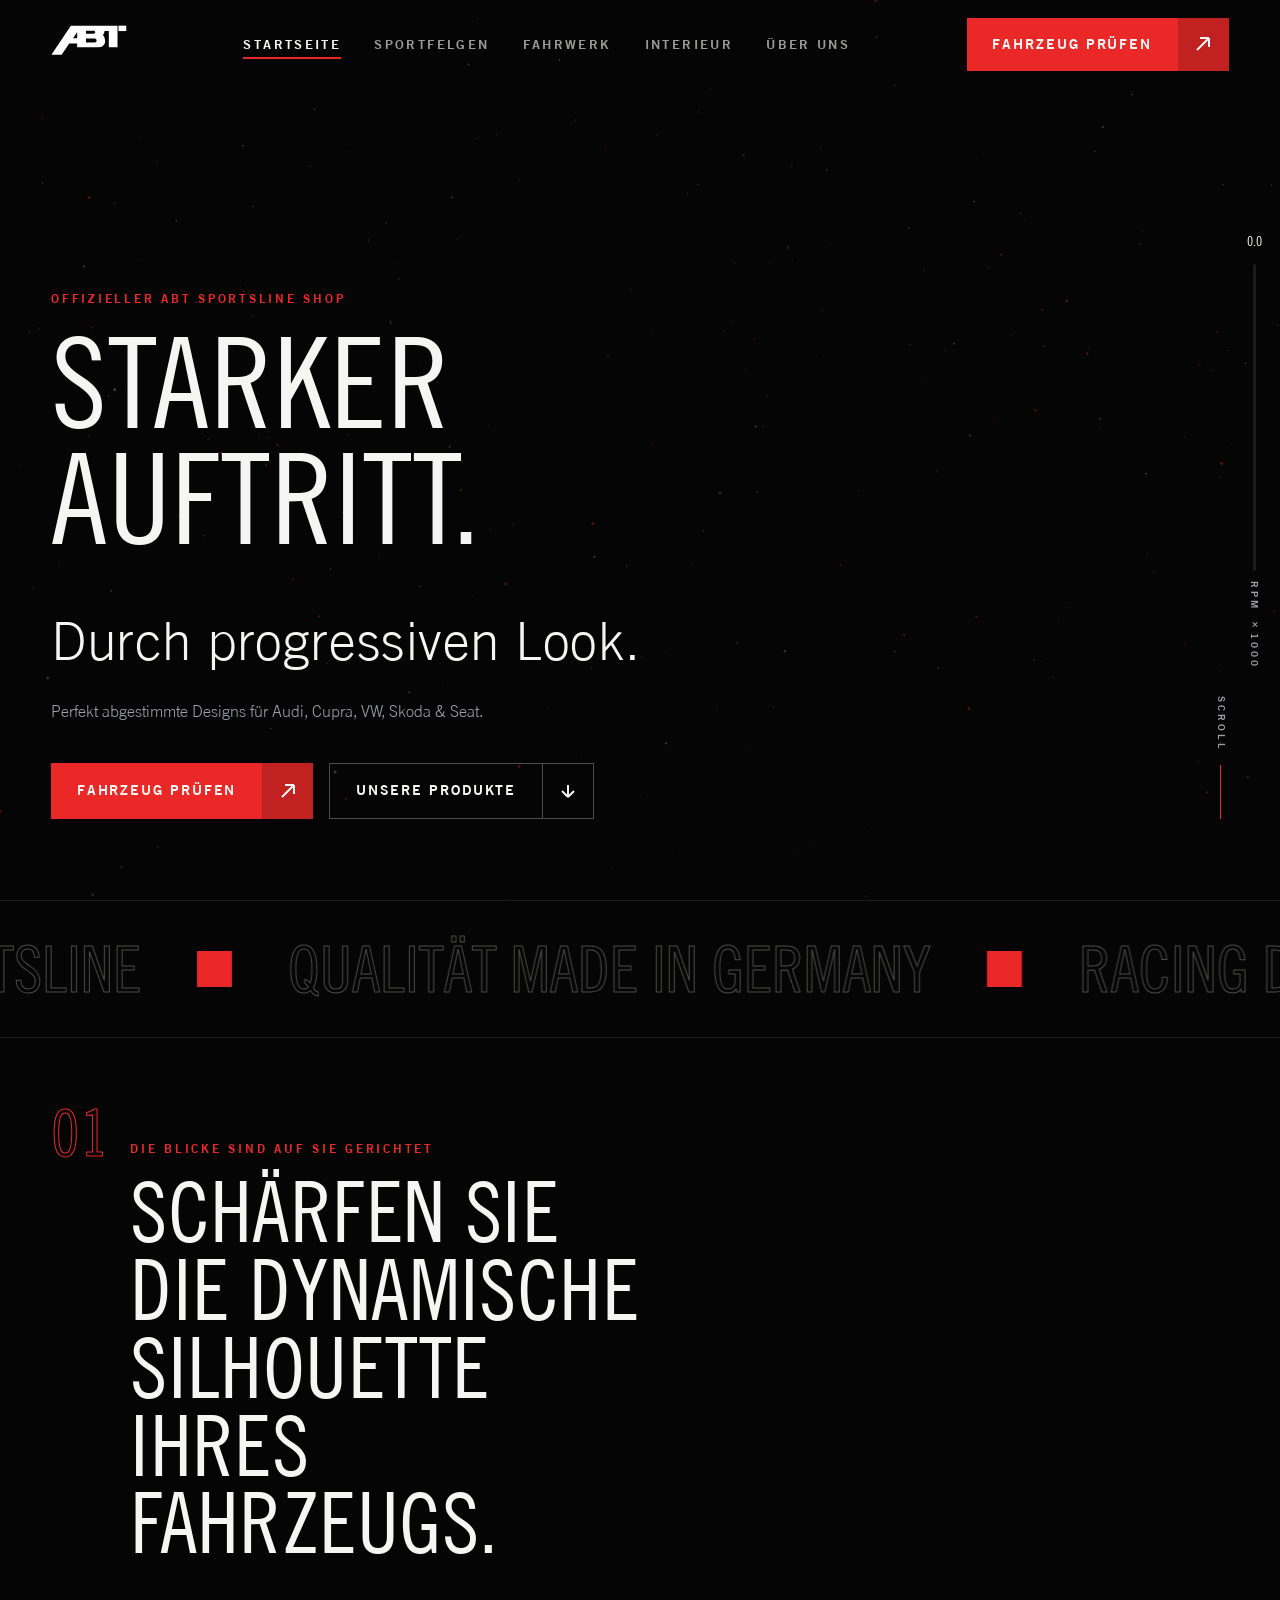
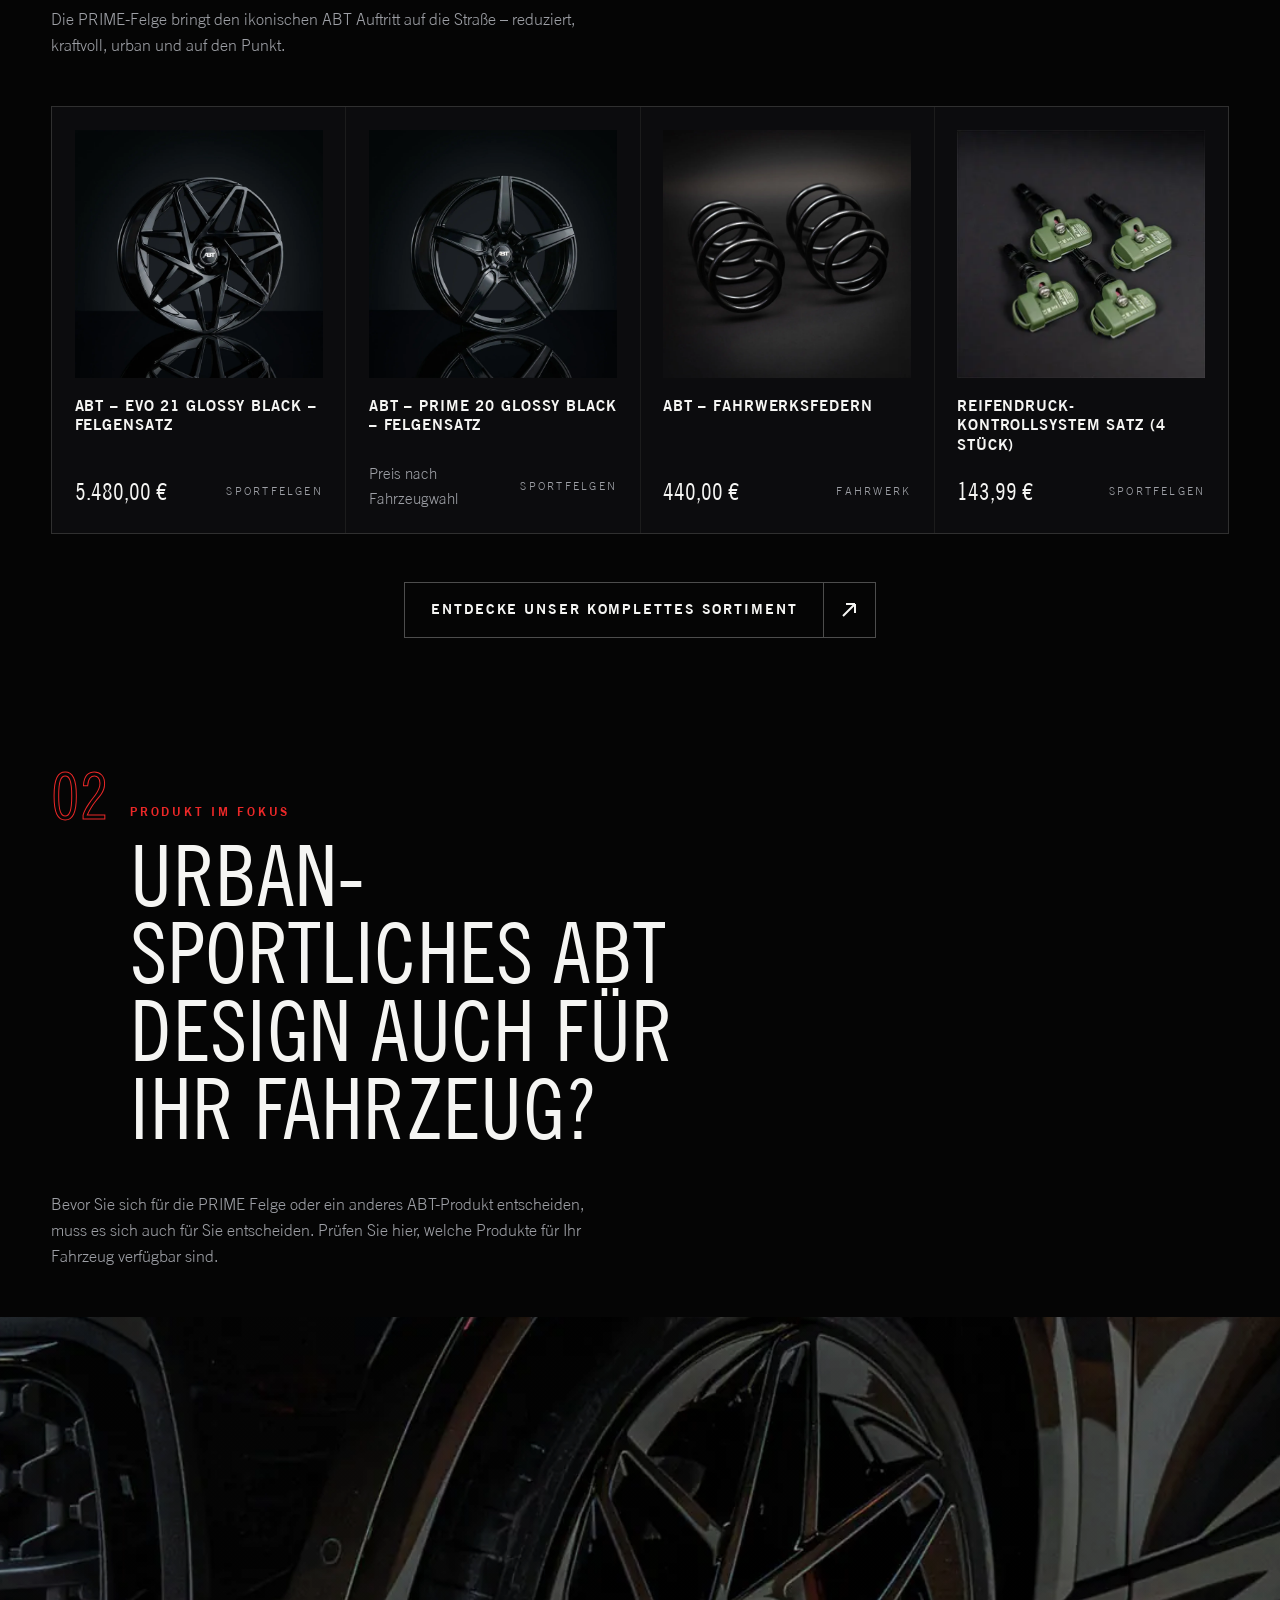
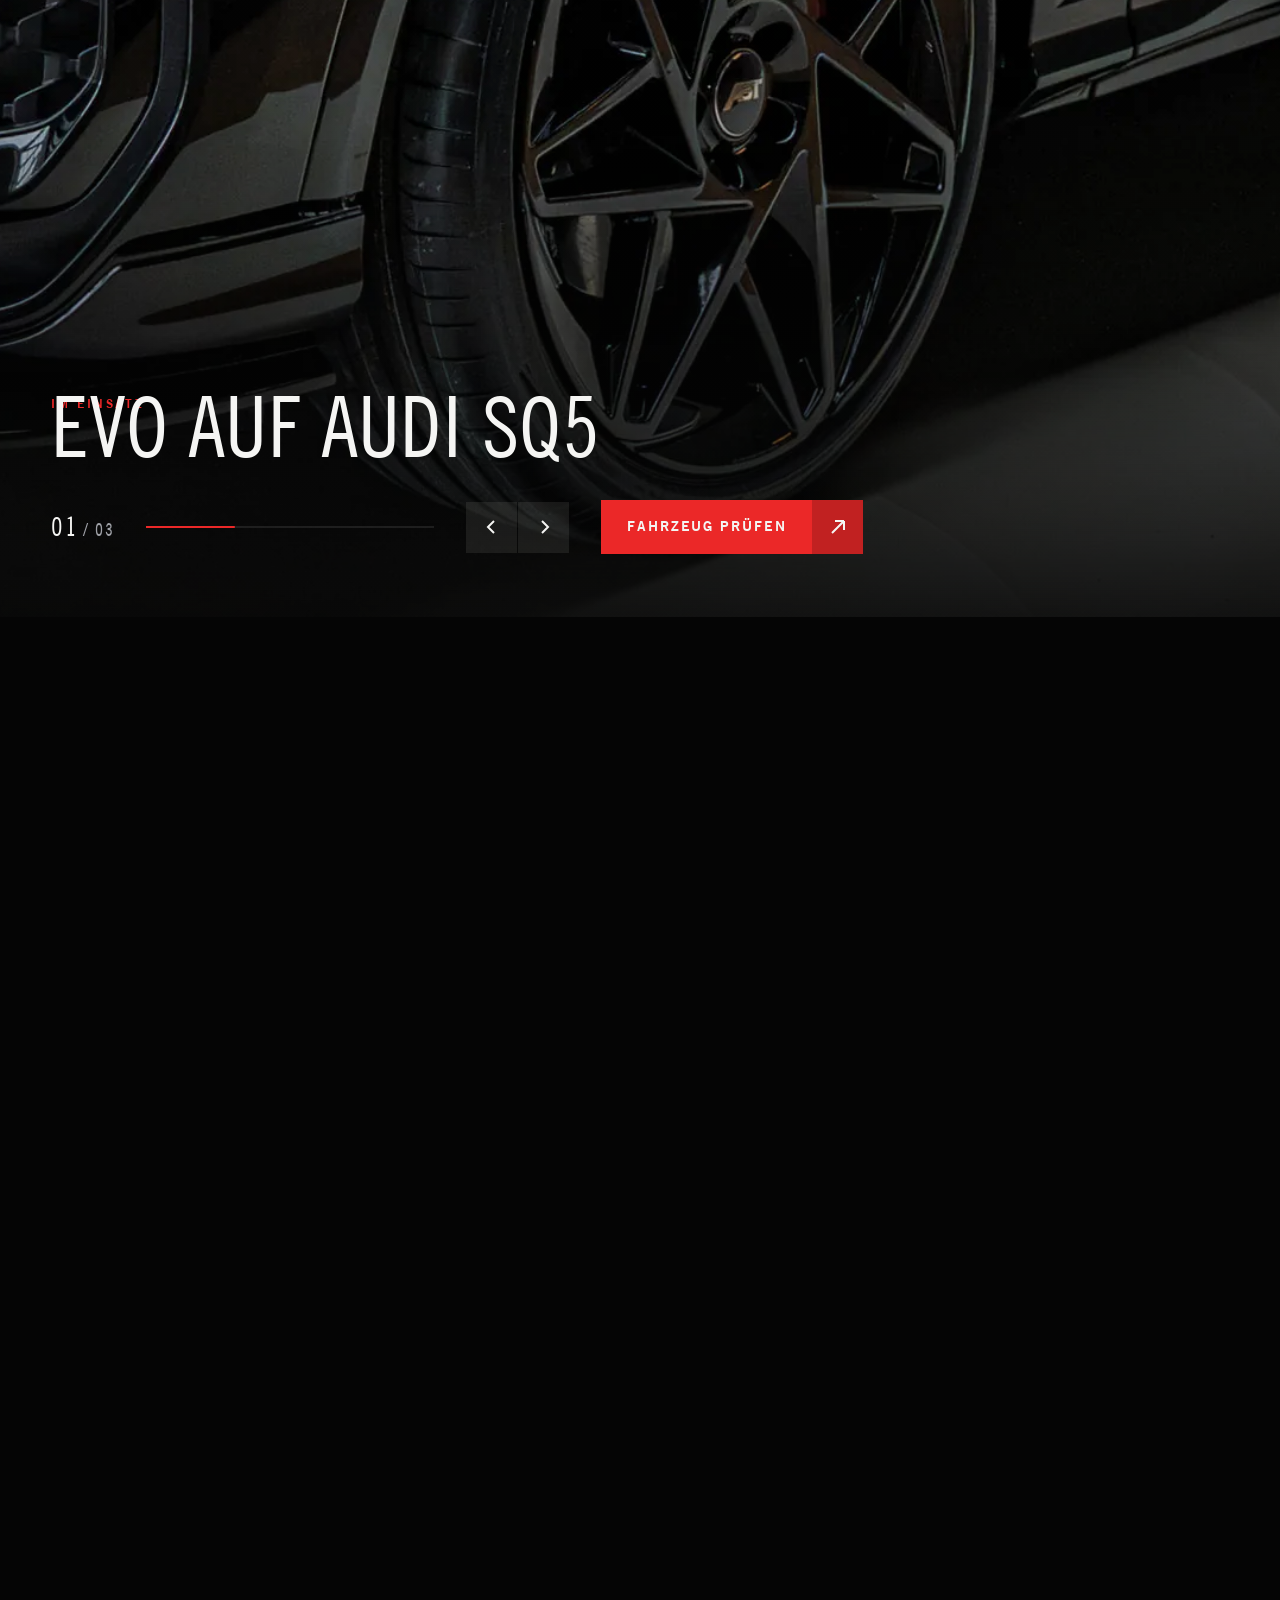
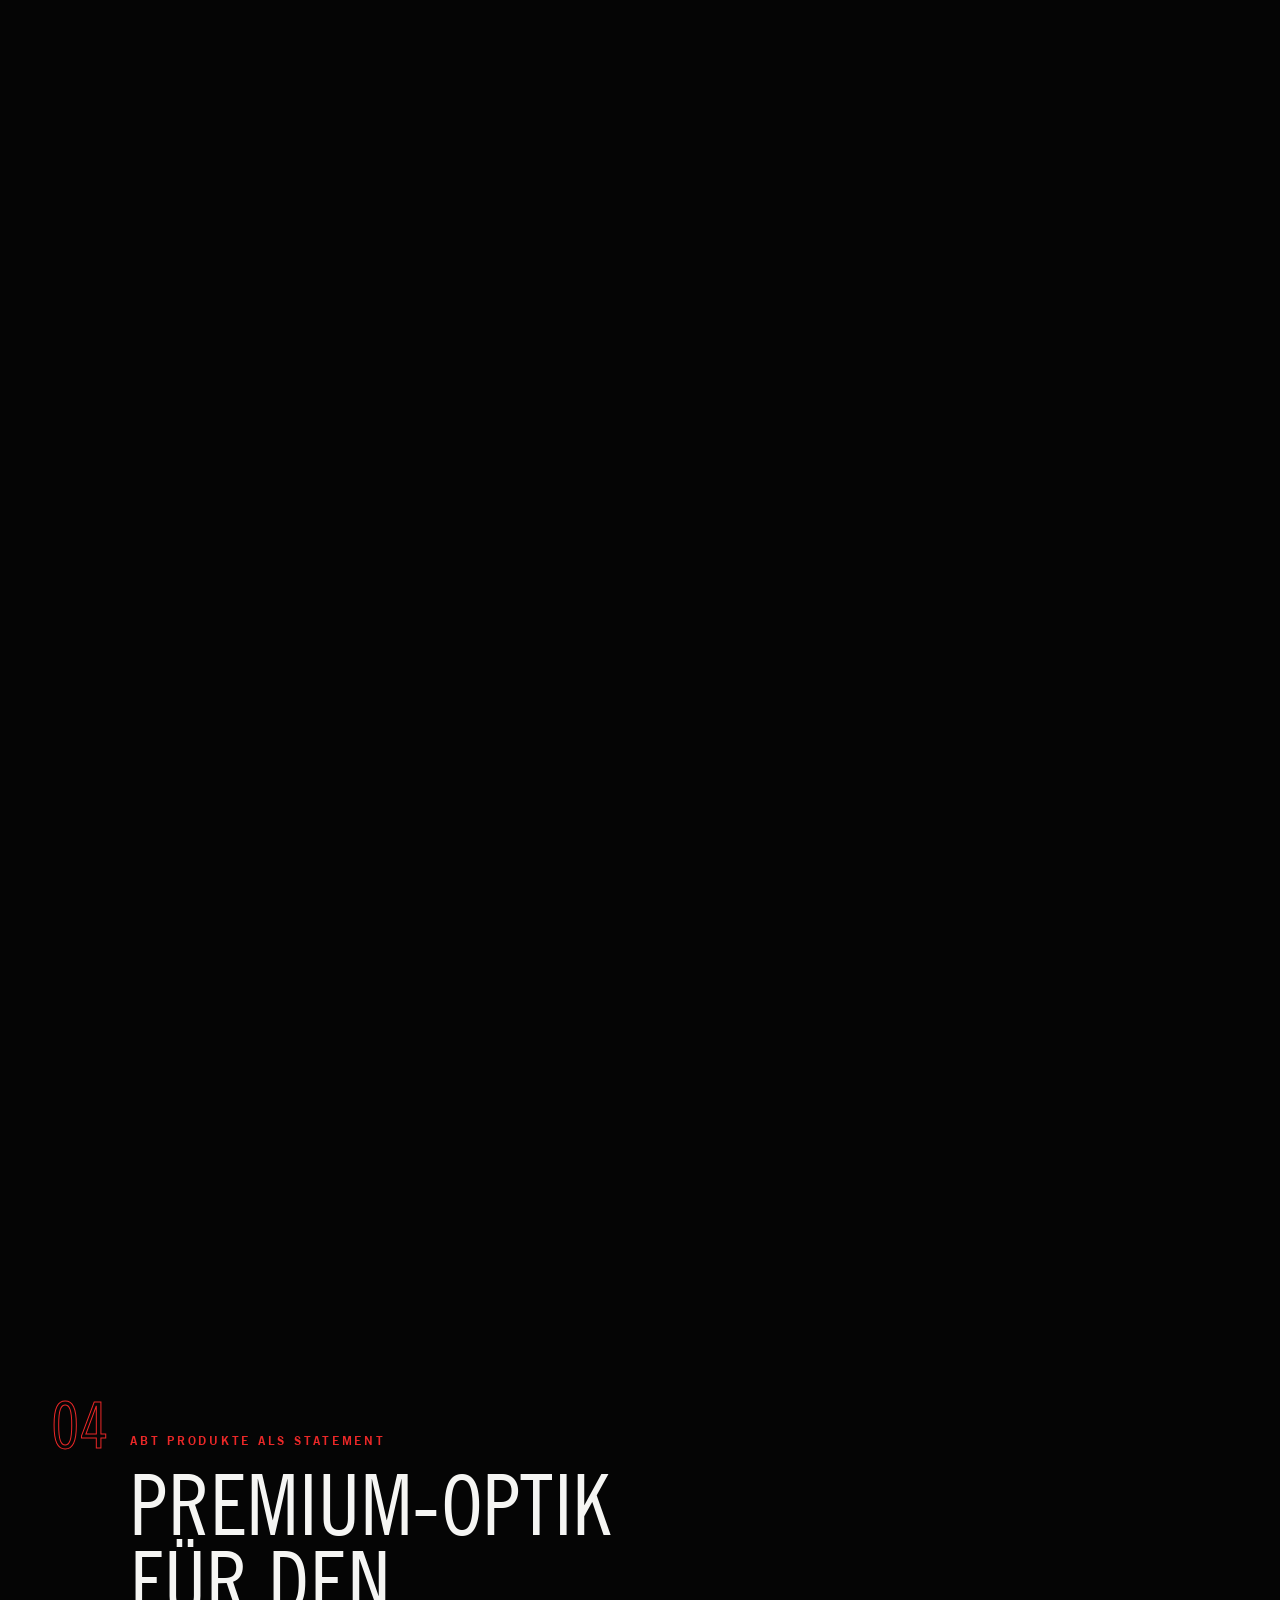
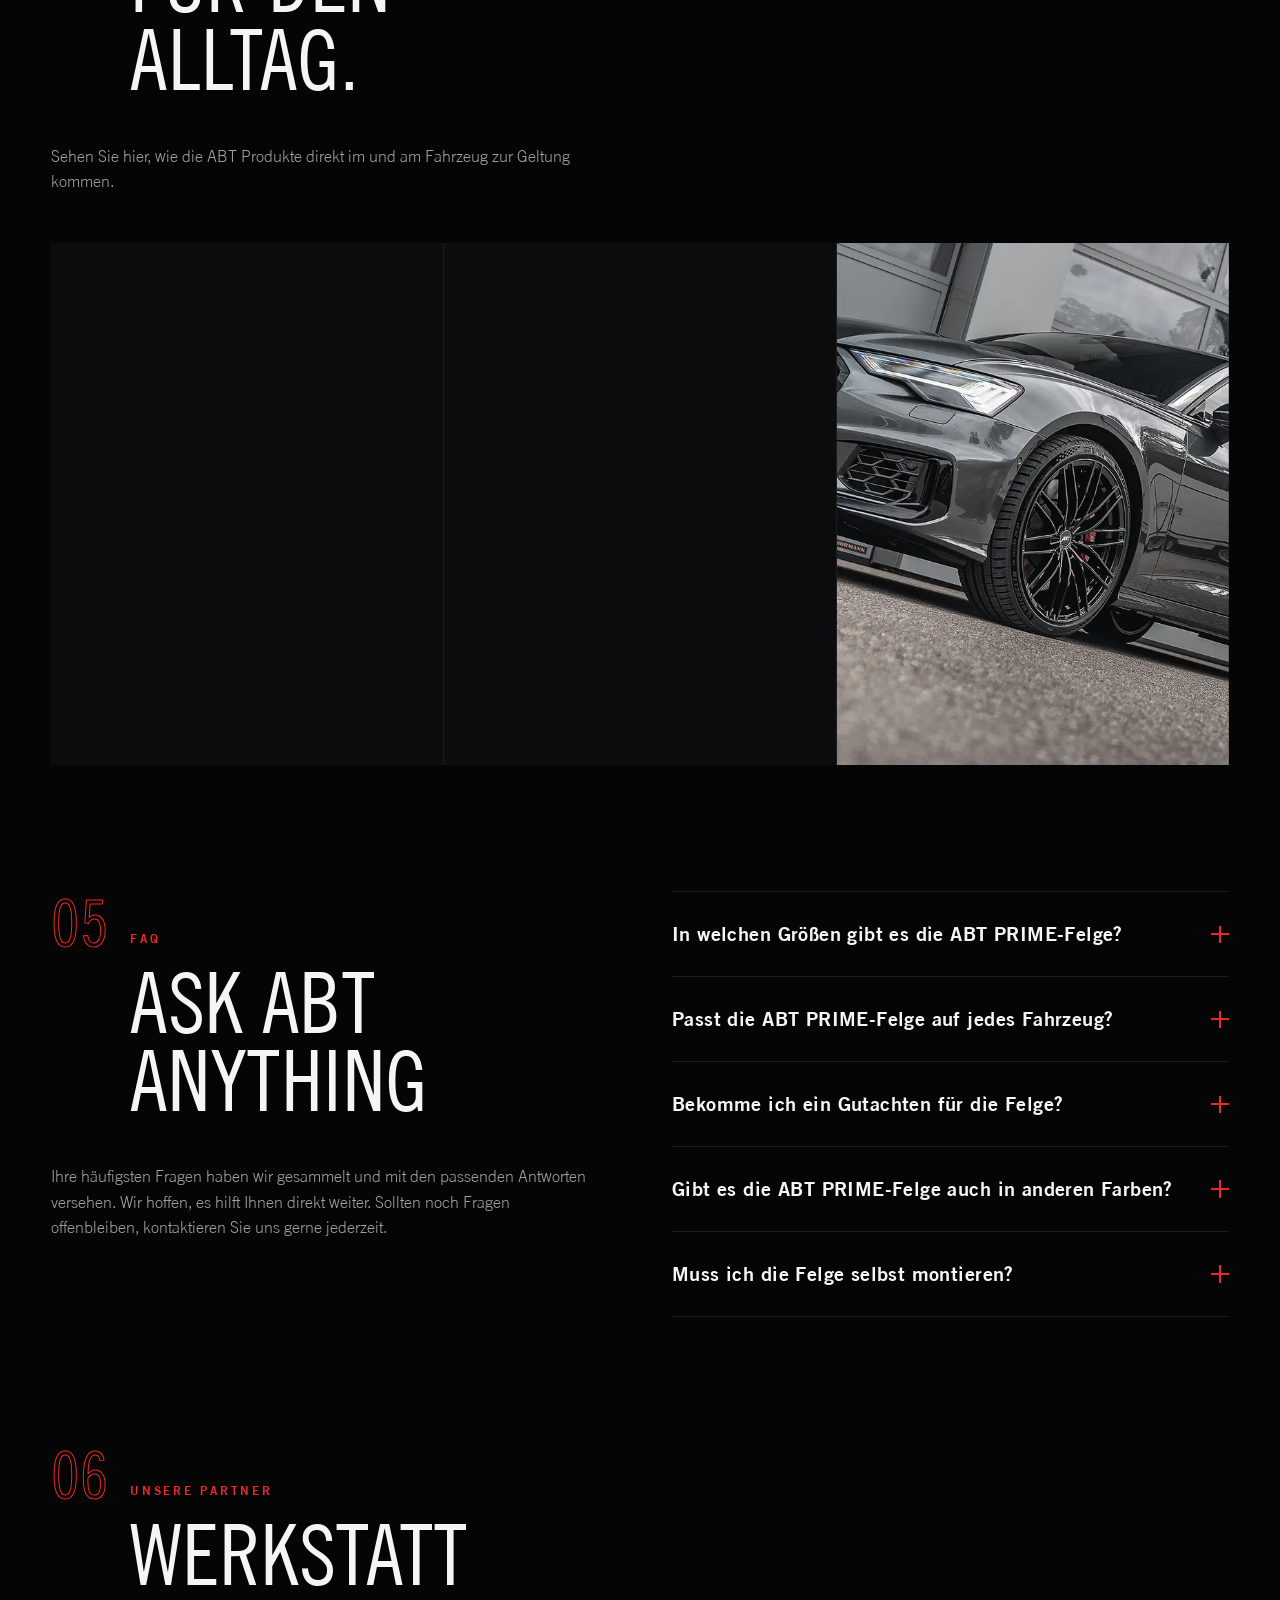
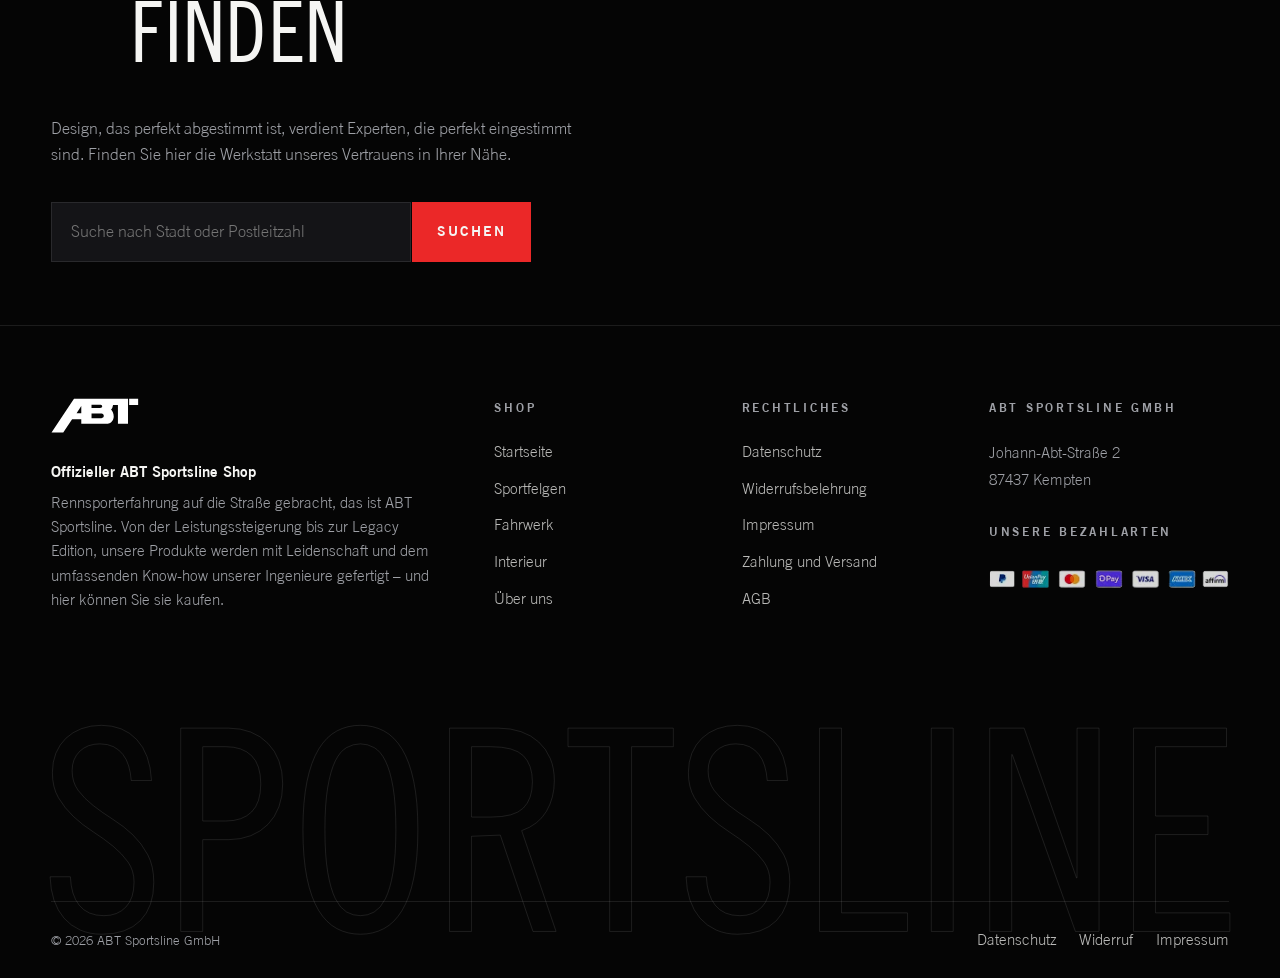
==== commit d3fbdb78: "ABT Demo: alle Bilder als WebP (12MB -> 2.1MB, ~82% schneller) Co-Authored-By: Claude Opus 4.8 (1M c" ====
--- a/abt-demo/index.html
+++ b/abt-demo/index.html
@@ -107,7 +107,7 @@
       <div class="product-grid" data-reveal>
         <a class="product-card" href="produkt-evo.html">
           <span class="product-card-arrow"><svg viewBox="0 0 16 16" fill="none"><path d="M2 14L14 2M14 2H5M14 2V11" stroke="currentColor" stroke-width="2"/></svg></span>
-          <div class="product-card-img"><img src="assets/img/produkt-evo.jpg" alt="ABT EVO Felge in Glossy Black" loading="lazy"></div>
+          <div class="product-card-img"><img src="assets/img/produkt-evo.webp" alt="ABT EVO Felge in Glossy Black" loading="lazy"></div>
           <p class="product-card-name">ABT – EVO 21 Glossy Black – Felgensatz</p>
           <div class="product-card-meta">
             <span class="product-card-price">5.480,00&nbsp;€</span>
@@ -116,7 +116,7 @@
         </a>
         <a class="product-card" href="produkt-evo.html">
           <span class="product-card-arrow"><svg viewBox="0 0 16 16" fill="none"><path d="M2 14L14 2M14 2H5M14 2V11" stroke="currentColor" stroke-width="2"/></svg></span>
-          <div class="product-card-img"><img src="assets/img/produkt-prime.jpg" alt="ABT PRIME Felge in Glossy Black" loading="lazy"></div>
+          <div class="product-card-img"><img src="assets/img/produkt-prime.webp" alt="ABT PRIME Felge in Glossy Black" loading="lazy"></div>
           <p class="product-card-name">ABT – PRIME 20 Glossy Black – Felgensatz</p>
           <div class="product-card-meta">
             <span class="product-card-price" style="font-size:0.95rem; font-family:var(--font-body); color:var(--silver);">Preis nach Fahrzeugwahl</span>
@@ -125,7 +125,7 @@
         </a>
         <a class="product-card" href="produkt-federn.html">
           <span class="product-card-arrow"><svg viewBox="0 0 16 16" fill="none"><path d="M2 14L14 2M14 2H5M14 2V11" stroke="currentColor" stroke-width="2"/></svg></span>
-          <div class="product-card-img"><img src="assets/img/produkt-federn.jpg" alt="ABT Fahrwerksfedern" loading="lazy"></div>
+          <div class="product-card-img"><img src="assets/img/produkt-federn.webp" alt="ABT Fahrwerksfedern" loading="lazy"></div>
           <p class="product-card-name">ABT – Fahrwerksfedern</p>
           <div class="product-card-meta">
             <span class="product-card-price">440,00&nbsp;€</span>
@@ -134,7 +134,7 @@
         </a>
         <a class="product-card" href="index.html#produkte">
           <span class="product-card-arrow"><svg viewBox="0 0 16 16" fill="none"><path d="M2 14L14 2M14 2H5M14 2V11" stroke="currentColor" stroke-width="2"/></svg></span>
-          <div class="product-card-img"><img src="assets/img/produkt-rdks.jpg" alt="Reifendruckkontrollsystem" loading="lazy"></div>
+          <div class="product-card-img"><img src="assets/img/produkt-rdks.webp" alt="Reifendruckkontrollsystem" loading="lazy"></div>
           <p class="product-card-name">Reifendruck-Kontrollsystem Satz (4 Stück)</p>
           <div class="product-card-meta">
             <span class="product-card-price">143,99&nbsp;€</span>
@@ -167,13 +167,13 @@
 
     <div class="showcase" data-showcase data-reveal-img aria-roledescription="Slider" aria-label="Produkt-Showcase">
       <div class="showcase-slide" data-title="EVO auf Audi SQ5">
-        <div class="showcase-slide-media"><img src="assets/img/slider-sq5-evo.jpg" alt="ABT EVO Felge am Audi SQ5"></div>
+        <div class="showcase-slide-media"><img src="assets/img/slider-sq5-evo.webp" alt="ABT EVO Felge am Audi SQ5"></div>
       </div>
       <div class="showcase-slide" data-title="PRIME auf CUPRA">
-        <div class="showcase-slide-media"><img src="assets/img/slider-cupra-prime.jpg" alt="ABT PRIME Felge am CUPRA"></div>
+        <div class="showcase-slide-media"><img src="assets/img/slider-cupra-prime.webp" alt="ABT PRIME Felge am CUPRA"></div>
       </div>
       <div class="showcase-slide" data-title="LED-Türeinstiegsbeleuchtung">
-        <div class="showcase-slide-media"><img src="assets/img/slider-tuereinstieg.jpg" alt="ABT Türeinstiegsbeleuchtung"></div>
+        <div class="showcase-slide-media"><img src="assets/img/slider-tuereinstieg.webp" alt="ABT Türeinstiegsbeleuchtung"></div>
       </div>
       <div class="showcase-ui">
         <p class="t-label showcase-eyebrow">Im Einsatz</p>
@@ -222,7 +222,7 @@
       <div class="media-grid">
         <figure class="media-grid-item" data-reveal-img><video src="https://pub-4e8524ea958144bf9110f9c76f5e0d6c.r2.dev/abt-demo/video/media-1.mp4" autoplay muted loop playsinline></video></figure>
         <figure class="media-grid-item" data-reveal-img><video src="https://pub-4e8524ea958144bf9110f9c76f5e0d6c.r2.dev/abt-demo/video/media-2.mp4" autoplay muted loop playsinline></video></figure>
-        <figure class="media-grid-item" data-reveal-img><img src="assets/img/hero-audi-s6.jpg" alt="Audi S6 mit ABT Felgen, Seitenansicht" loading="lazy" style="width:100%;height:100%;object-fit:cover;"></figure>
+        <figure class="media-grid-item" data-reveal-img><img src="assets/img/hero-audi-s6.webp" alt="Audi S6 mit ABT Felgen, Seitenansicht" loading="lazy" style="width:100%;height:100%;object-fit:cover;"></figure>
       </div>
     </div>
   </section>
@@ -288,7 +288,7 @@
           </div>
         </div>
         <figure data-reveal-img style="overflow:clip;">
-          <img src="assets/img/network_map.png" alt="Weltkarte des ABT Partner-Netzwerks" loading="lazy">
+          <img src="assets/img/network_map.webp" alt="Weltkarte des ABT Partner-Netzwerks" loading="lazy">
         </figure>
       </div>
     </div>
@@ -329,7 +329,7 @@
         <address class="footer-address">Johann-Abt-Straße 2<br>87437 Kempten</address>
         <div class="footer-payments">
           <h4 style="margin-top: 1.8rem;">Unsere Bezahlarten</h4>
-          <img src="assets/img/Payment_Methods.png" alt="Bezahlarten" loading="lazy">
+          <img src="assets/img/Payment_Methods.webp" alt="Bezahlarten" loading="lazy">
         </div>
       </div>
     </div>
